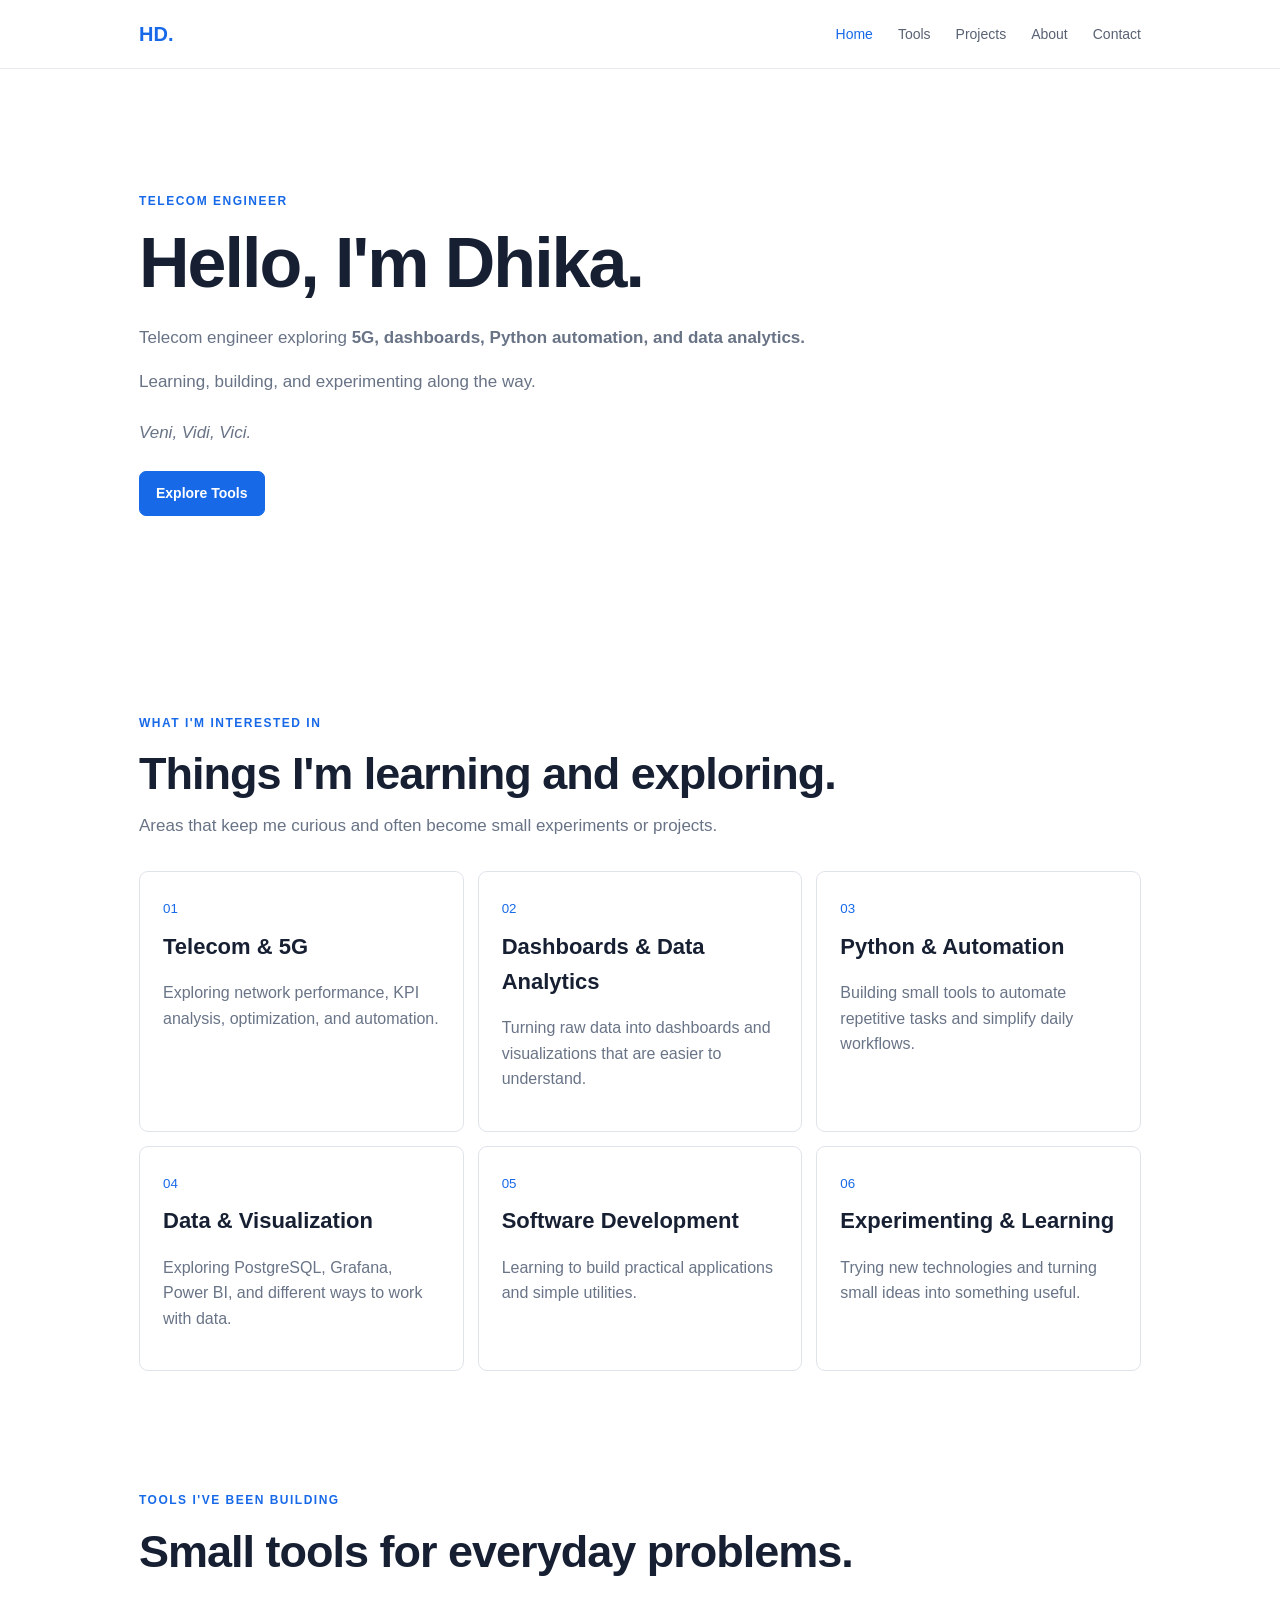
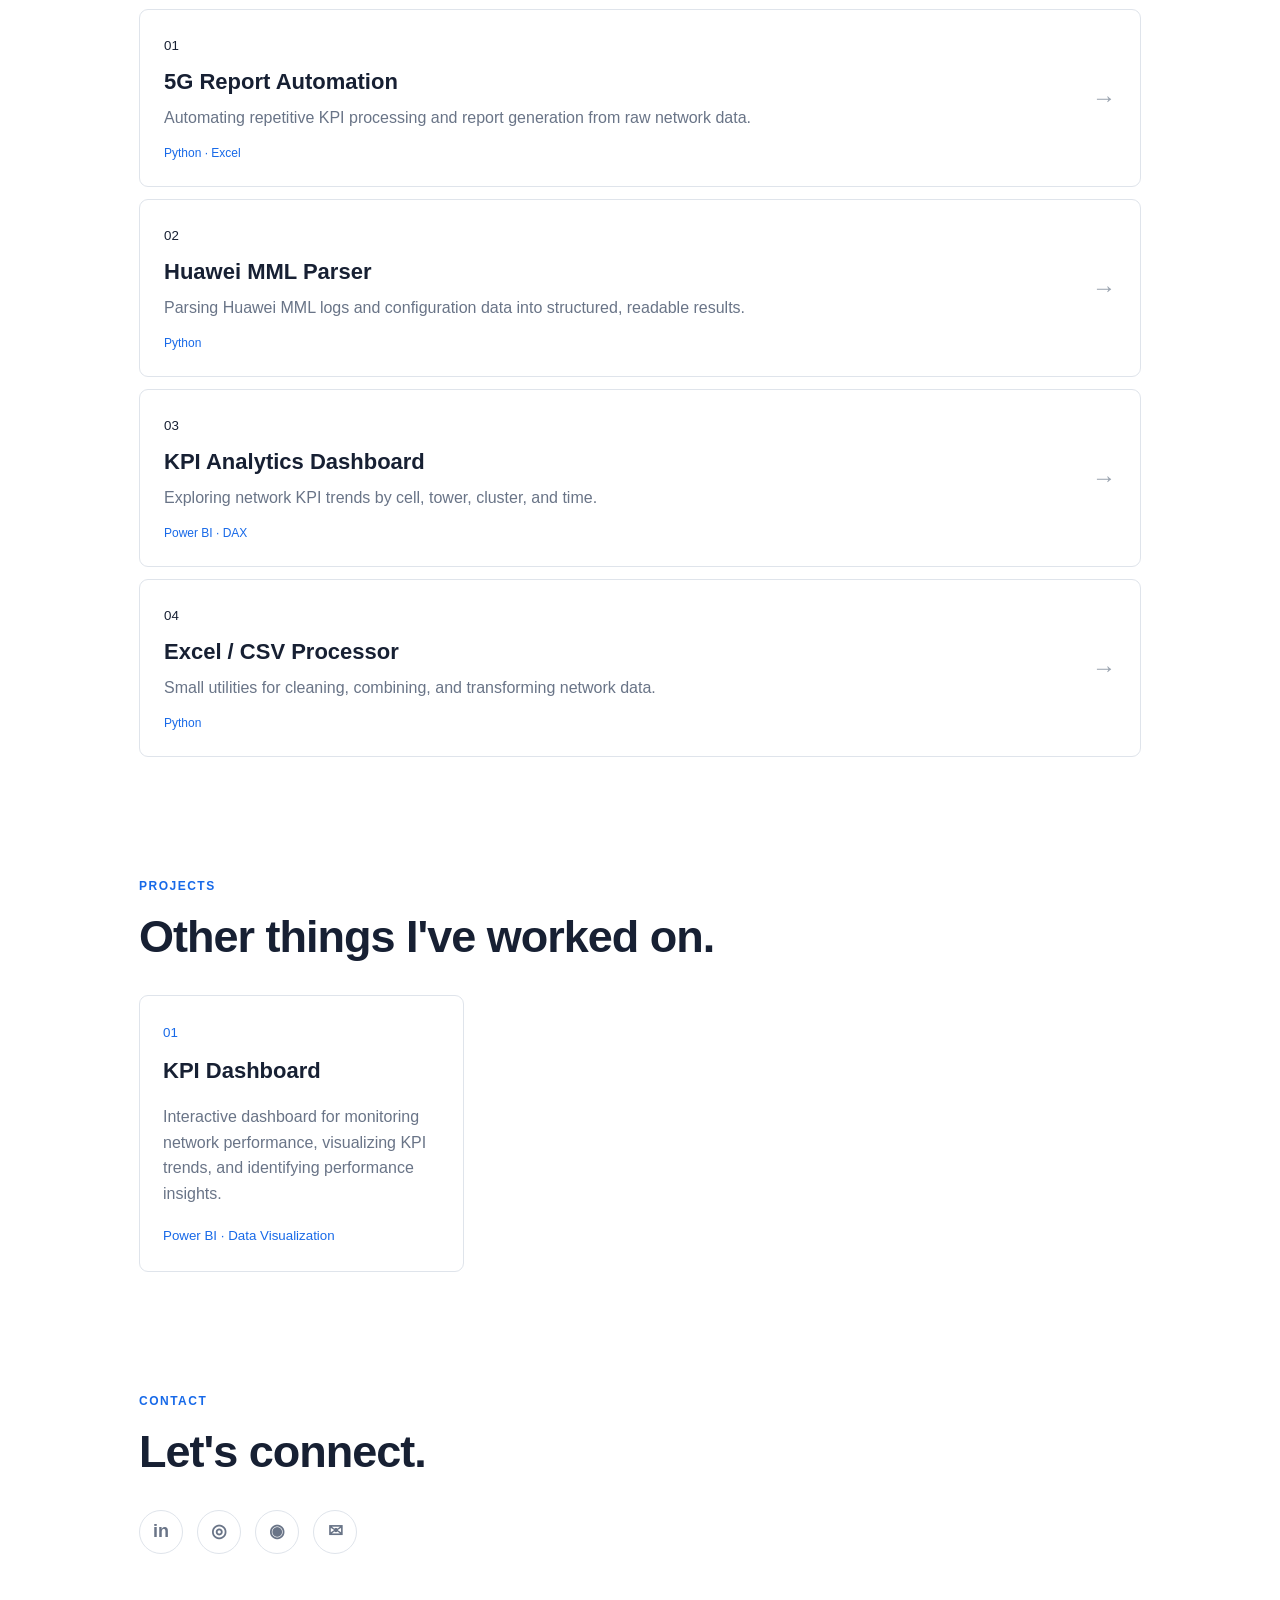
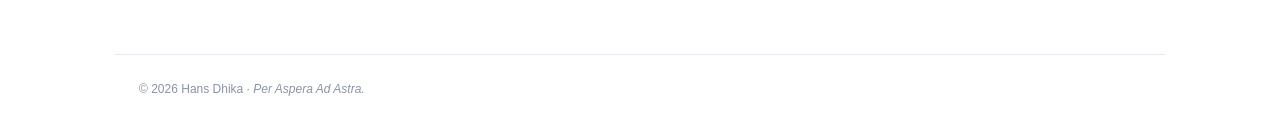
==== index.html @ 9beeb4ab "Update index.html" ====
<!DOCTYPE html>
<html lang="en">
<head>
<meta charset="UTF-8">
<meta name="viewport" content="width=device-width, initial-scale=1.0">
<meta name="description" content="Hans Dhika portfolio">
<title>Portfolio | Hans Dhika</title>
<link rel="stylesheet" href="./style.css">
</head>
<body>
<header><div class="container nav">
<a class="logo" href="./">HD.</a>
<button class="menu" id="menu">☰</button>
<nav id="nav">
<a class="active" href="./">Home</a>
<a href="./tools/">Tools</a>
<a href="./projects/">Projects</a>
<a href="./about/">About</a>
<a href="./contact/">Contact</a>
</nav>
</div></header>

<main>
<section class="hero container">
<div>
<p class="label">TELECOM ENGINEER</p>
<h1>Hello, I'm Dhika.</h1>
<p class="intro">Telecom engineer exploring <strong>5G, dashboards, Python automation, and data analytics.</strong></p>
<p class="muted">Learning, building, and experimenting along the way.</p>
<p class="muted motto">Veni, Vidi, Vici.</p>
<div class="buttons"><a class="button primary" href="./tools/">Explore Tools</a>
</div>
</section>

<section class="container section">
<div class="section-title">
<p class="label">WHAT I'M INTERESTED IN</p>
<h2>Things I'm learning and exploring.</h2>
<p class="muted">Areas that keep me curious and often become small experiments or projects.</p>
</div>
<div class="grid">
<article class="card"><small>01</small><h3>Telecom & 5G</h3><p>Exploring network performance, KPI analysis, optimization, and automation.</p></article>
<article class="card"><small>02</small><h3>Dashboards & Data Analytics</h3><p>Turning raw data into dashboards and visualizations that are easier to understand.</p></article>
<article class="card"><small>03</small><h3>Python & Automation</h3><p>Building small tools to automate repetitive tasks and simplify daily workflows.</p></article>
<article class="card"><small>04</small><h3>Data & Visualization</h3><p>Exploring PostgreSQL, Grafana, Power BI, and different ways to work with data.</p></article>
<article class="card"><small>05</small><h3>Software Development</h3><p>Learning to build practical applications and simple utilities.</p></article>
<article class="card"><small>06</small><h3>Experimenting & Learning</h3><p>Trying new technologies and turning small ideas into something useful.</p></article>
</div>
</section>

<section class="container section">
<div class="section-title">
<p class="label">TOOLS I'VE BEEN BUILDING</p>
<h2>Small tools for everyday problems.</h2>
</div>
<div class="tool-list">
<a class="tool-card" href="./tools/5g-report-automation.html">
<div><small>01</small><h3>5G Report Automation</h3><p>Automating repetitive KPI processing and report generation from raw network data.</p><span>Python · Excel</span></div><b>→</b>
</a>
<a class="tool-card" href="./tools/mml-parser">
<div><small>02</small><h3>Huawei MML Parser</h3><p>Parsing Huawei MML logs and configuration data into structured, readable results.</p><span>Python</span></div><b>→</b>
</a>
<a class="tool-card" href="./tools/kpi-analytics.html">
<div><small>03</small><h3>KPI Analytics Dashboard</h3><p>Exploring network KPI trends by cell, tower, cluster, and time.</p><span>Power BI · DAX</span></div><b>→</b>
</a>
<a class="tool-card" href="./tools/excel-csv-processor.html">
<div><small>04</small><h3>Excel / CSV Processor</h3><p>Small utilities for cleaning, combining, and transforming network data.</p><span>Python</span></div><b>→</b>
</a>
</div>
</section>

<section class="container section">
<div class="section-title">
<p class="label">PROJECTS</p>
<h2>Other things I've worked on.</h2>
</div>
<div class="grid">
<article class="card"><small>01</small><h3>KPI Dashboard</h3><p>Interactive dashboard for monitoring network performance, visualizing KPI trends, and identifying performance insights.</p><small>Power BI · Data Visualization</small></article>
</div>
</section>

<section class="container section contact">
<div class="section-title"><p class="label">CONTACT</p><h2>Let's connect.</h2></div>
<div class="icon-links">
<a class="social linkedin" href="https://www.linkedin.com/" target="_blank" rel="noopener" aria-label="LinkedIn" title="LinkedIn">in</a>
<a class="social instagram" href="https://www.instagram.com/" target="_blank" rel="noopener" aria-label="Instagram" title="Instagram">◎</a>
<a class="social whatsapp" href="https://wa.me/" target="_blank" rel="noopener" aria-label="WhatsApp" title="WhatsApp">◉</a>
<a class="social email" href="mailto:your@email.com" aria-label="Email" title="Email">✉</a>
</div>
</section>
</main>

<footer>© <span id="year"></span> Hans Dhika · <em>Per Aspera Ad Astra.</em></footer>
<script src="./script.js"></script>
</body>
</html>
---- style.css ----
*{box-sizing:border-box}html{scroll-behavior:smooth}body{margin:0;font-family:Inter,Arial,sans-serif;color:#172033;background:#fff;line-height:1.6}a{text-decoration:none;color:inherit}.container{max-width:1050px;margin:auto;padding-left:24px;padding-right:24px}header{position:sticky;top:0;background:rgba(255,255,255,.96);border-bottom:1px solid #e7eaf0;z-index:10}.nav{height:68px;display:flex;align-items:center;justify-content:space-between}.logo{font-weight:800;font-size:20px;color:#1769e8}.nav nav{display:flex;gap:25px}.nav nav a{font-size:14px;color:#596273}.nav nav a:hover,.nav nav a.active{color:#1769e8}.menu{display:none;border:0;background:none;font-size:24px}.hero{min-height:570px;display:flex;align-items:center}.hero>div{max-width:760px}.label{font-size:12px;letter-spacing:1.5px;font-weight:750;color:#1769e8;margin:0 0 15px}h1{font-size:clamp(42px,6vw,70px);line-height:1.08;letter-spacing:-2.5px;margin:0 0 22px}h2{font-size:clamp(30px,4vw,45px);line-height:1.15;margin:0 0 12px;letter-spacing:-1px}h3{margin:8px 0;font-size:22px}.intro,.muted{color:#687386;font-size:17px;max-width:700px}.buttons{display:flex;gap:10px;margin-top:28px}.button{display:inline-block;border:1px solid #d7dce5;background:#fff;border-radius:7px;padding:10px 16px;font-size:14px;font-weight:700;cursor:pointer}.button:hover{border-color:#1769e8}.primary{background:#1769e8;color:#fff;border-color:#1769e8}.section{padding-top:75px;padding-bottom:45px}.section-title{margin-bottom:32px}.grid{display:grid;grid-template-columns:repeat(3,1fr);gap:14px}.card{border:1px solid #dfe4eb;border-radius:9px;padding:23px;min-height:180px}.card:hover{border-color:#b7c0cd}.card p{color:#697487}.card small{color:#1769e8}.tool-box{border:1px solid #dfe4eb;border-radius:10px;overflow:hidden}.tool-tabs{display:flex;border-bottom:1px solid #dfe4eb}.tool-tabs a{padding:15px 19px;color:#596273;font-weight:650}.tool-tabs a.active,.tool-tabs a:hover{color:#1769e8}.tool-panel{padding:30px}.upload{display:block;border:1px dashed #b9c2d0;border-radius:8px;padding:18px;margin:22px 0;cursor:pointer}.upload input{display:none}.tool-actions{display:flex;gap:8px}.status{min-height:24px;margin:12px 0;color:#697487;font-size:13px}.result-wrap{overflow:auto;border:1px solid #e0e4ea;border-radius:7px;margin-top:10px}table{width:100%;border-collapse:collapse;min-width:700px;font-size:13px}th,td{padding:10px 12px;border-bottom:1px solid #e8ebf0;text-align:left;white-space:nowrap}th{background:#f7f8fa}.empty{text-align:center;color:#8a94a3;padding:25px}.download:disabled{opacity:.45;cursor:not-allowed}.contact{padding-bottom:100px}.contact-links{display:flex;gap:25px;flex-wrap:wrap;margin-top:25px}.contact-links a{color:#1769e8;font-weight:700}footer{border-top:1px solid #e7eaf0;padding:25px 24px 35px;color:#8a94a3;font-size:12px;max-width:1050px;margin:auto}
@media(max-width:700px){.container{padding-left:18px;padding-right:18px}.nav nav{display:none;position:absolute;top:68px;left:0;right:0;background:#fff;border-bottom:1px solid #e7eaf0;padding:15px 24px;flex-direction:column;gap:12px}.nav nav.open{display:flex}.menu{display:block}.hero{min-height:500px}.grid{grid-template-columns:1fr}.section{padding-top:60px}.tool-tabs{overflow:auto}.tool-tabs a{white-space:nowrap}.contact-links{gap:18px}}

.tool-list{display:flex;flex-direction:column;gap:12px}.tool-card{border:1px solid #dfe4eb;border-radius:9px;padding:22px 24px;display:flex;align-items:center;justify-content:space-between;gap:20px}.tool-card:hover{border-color:#1769e8}.tool-card h3{margin:6px 0}.tool-card p{margin:0 0 8px;color:#697487}.tool-card span{font-size:12px;color:#1769e8}.tool-card b{font-size:24px;font-weight:400;color:#9aa3af}.tool-card:hover b{color:#1769e8}.motto{font-style:italic;margin-top:24px;margin-bottom:0}.motto-sub{font-size:14px;margin-top:-5px}.icon-links{display:flex;gap:14px;margin-top:22px}.social{width:44px;height:44px;border:1px solid #dfe4eb;border-radius:50%;display:flex;align-items:center;justify-content:center;font-weight:800;font-size:18px;color:#697487;transition:.18s}.social:hover{transform:translateY(-2px);color:#fff}.social.linkedin:hover{background:#0a66c2;border-color:#0a66c2}.social.instagram:hover{background:#c13584;border-color:#c13584}.social.whatsapp:hover{background:#25d366;border-color:#25d366}.social.email:hover{background:#1769e8;border-color:#1769e8}

.hero h1{letter-spacing:-2px}.hero strong{font-weight:700}.hero .buttons{margin-top:25px}.section-title .muted{margin-top:6px}
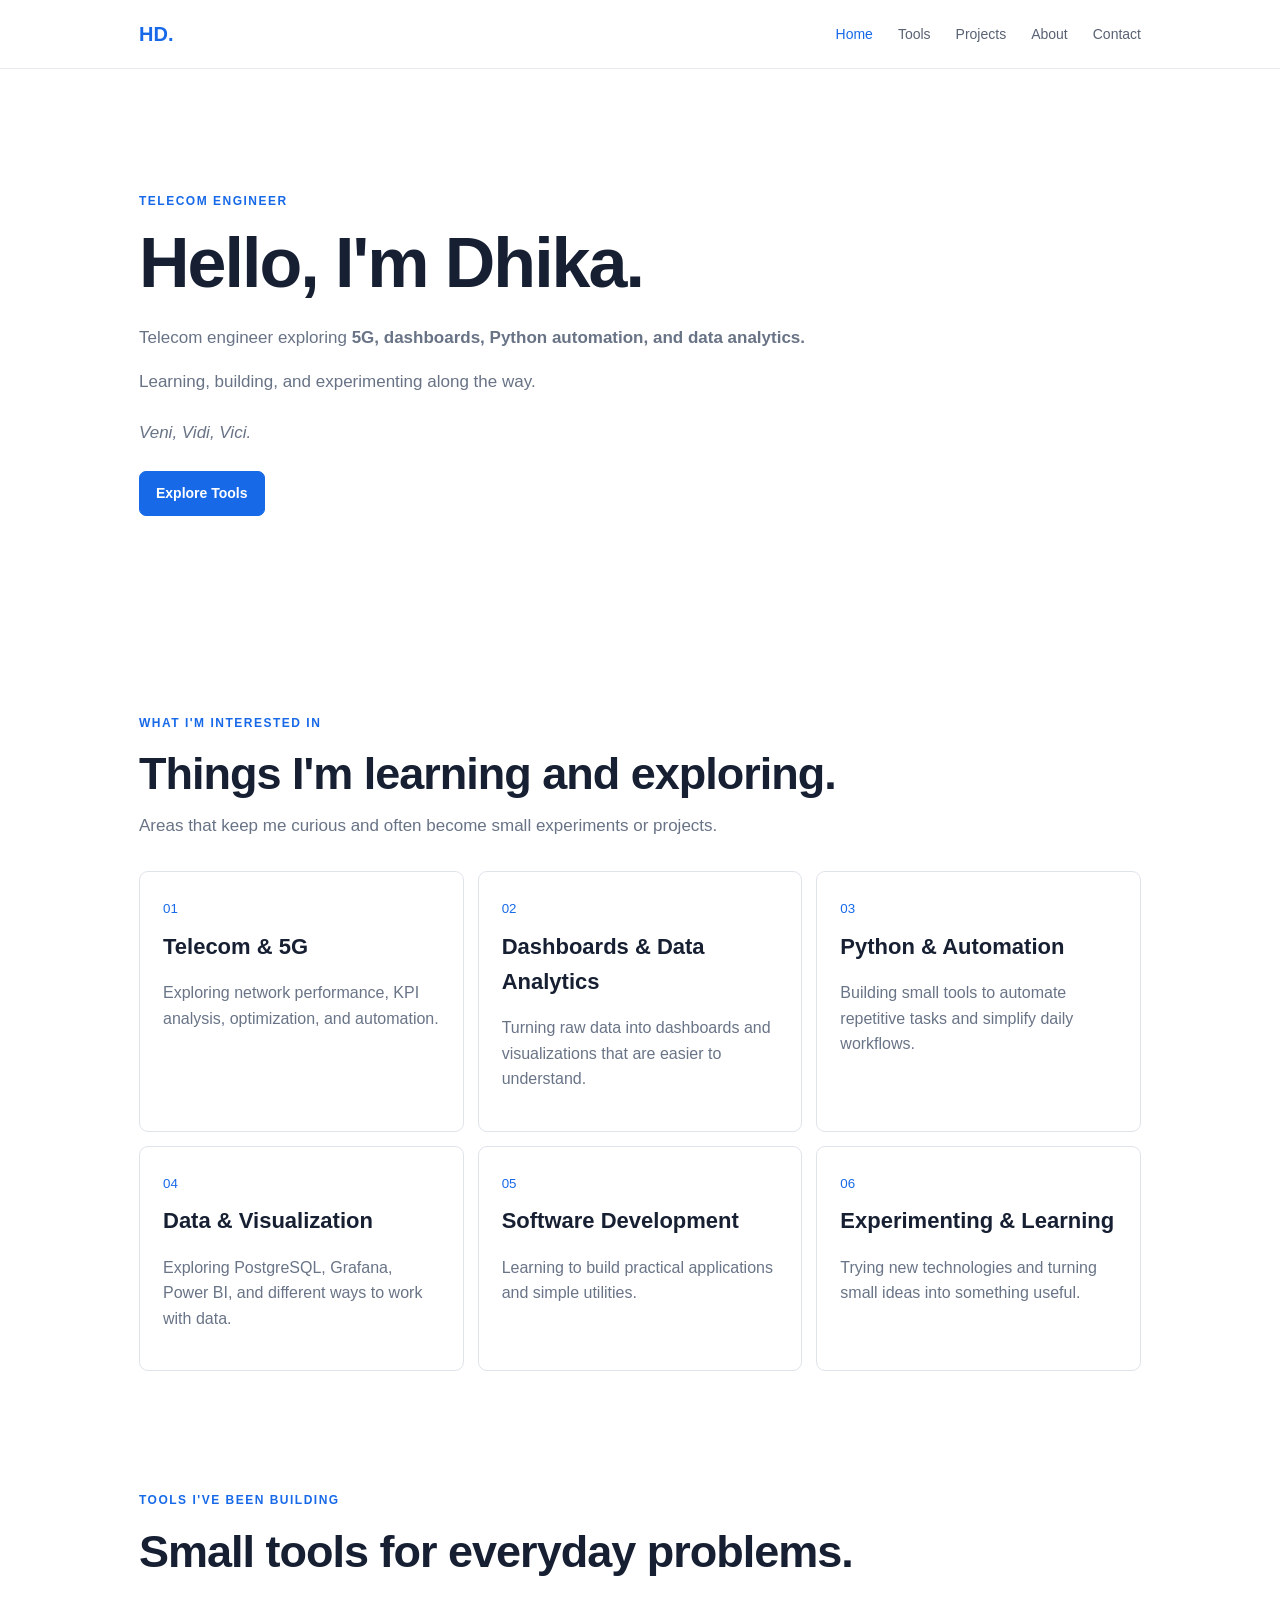
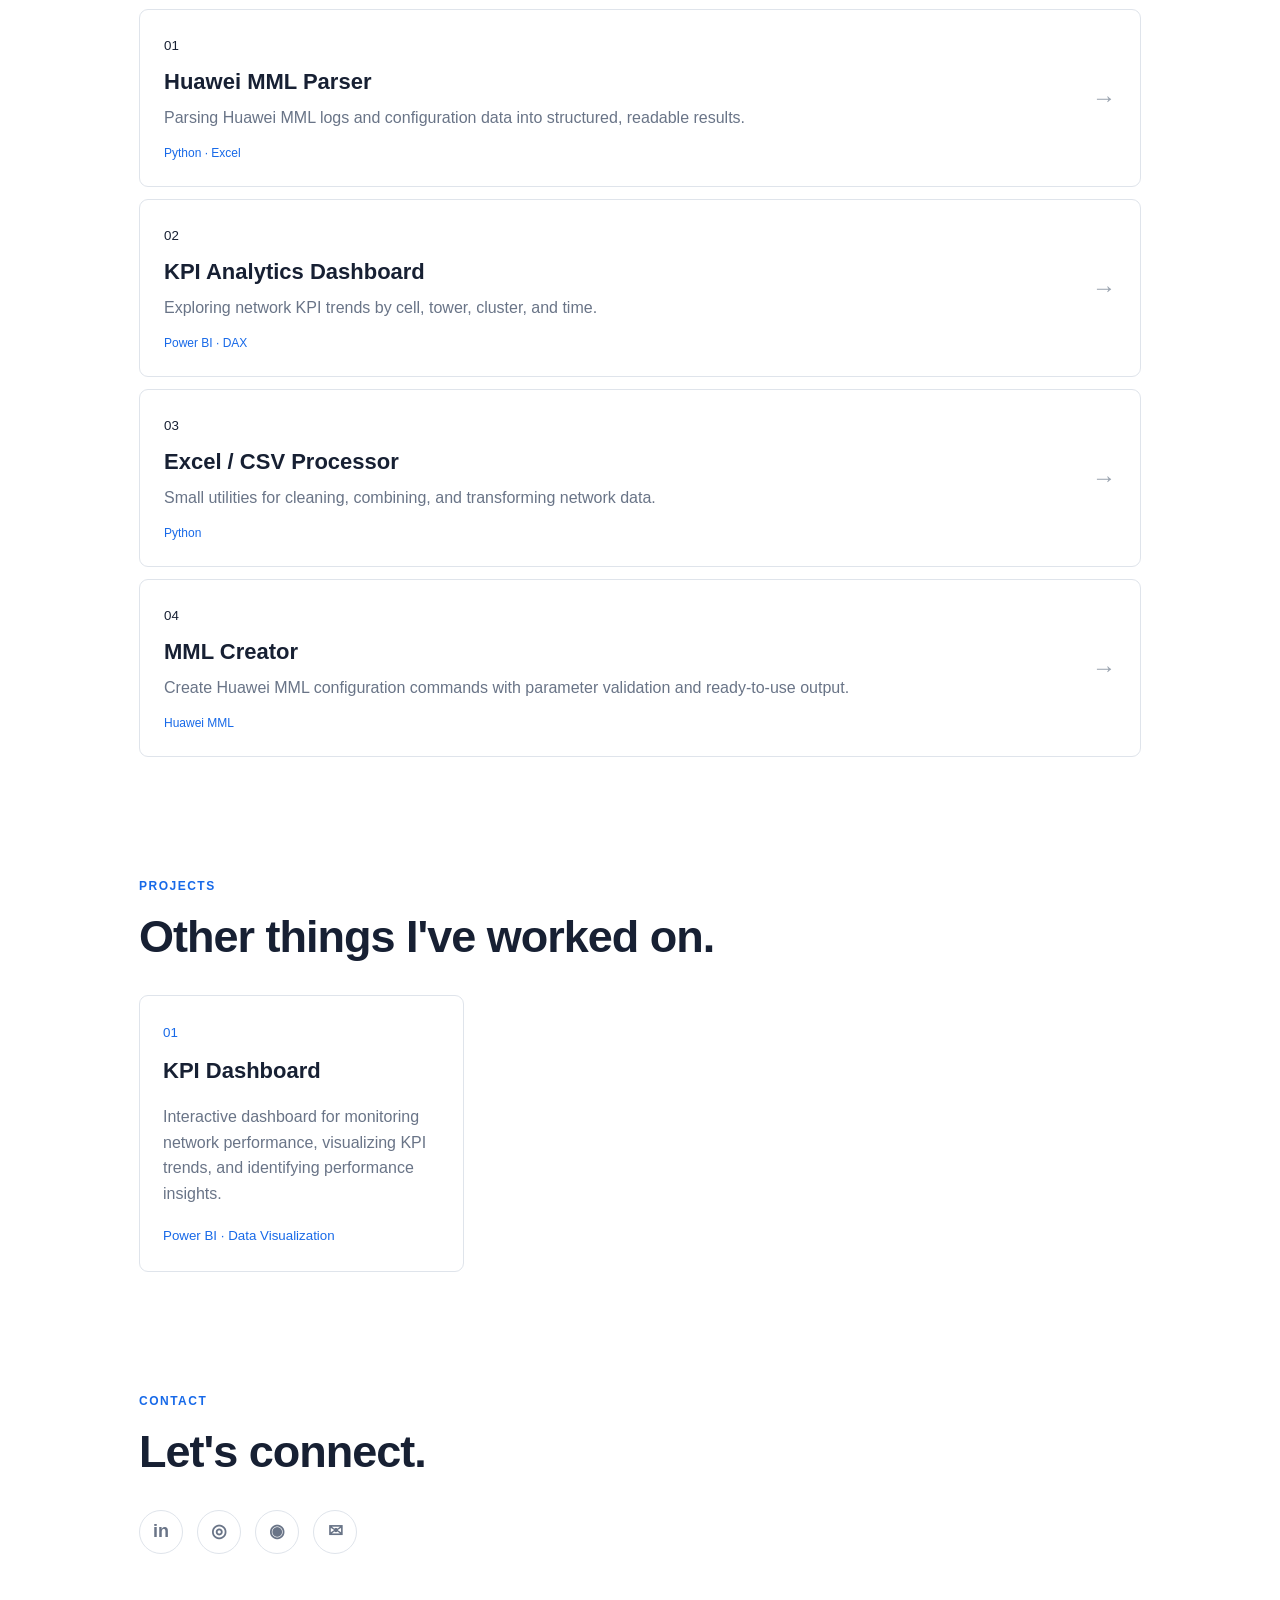
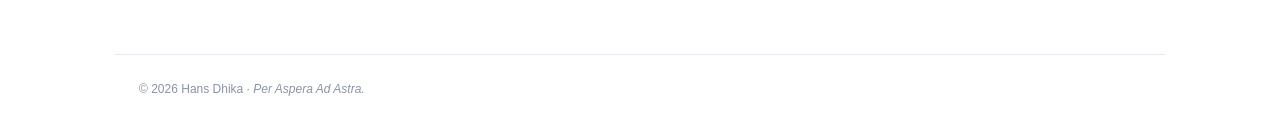
==== commit 414d1eed: "Update index.html" ====
--- a/index.html
+++ b/index.html
@@ -55,16 +55,16 @@
 </div>
 <div class="tool-list">
 <a class="tool-card" href="./tools/5g-report-automation.html">
-<div><small>01</small><h3>5G Report Automation</h3><p>Automating repetitive KPI processing and report generation from raw network data.</p><span>Python · Excel</span></div><b>→</b>
-</a>
-<a class="tool-card" href="./tools/mml-parser">
-<div><small>02</small><h3>Huawei MML Parser</h3><p>Parsing Huawei MML logs and configuration data into structured, readable results.</p><span>Python</span></div><b>→</b>
+<div><small>01</small><h3>Huawei MML Parser</h3><p>Parsing Huawei MML logs and configuration data into structured, readable results.</p><span>Python · Excel</span></div><b>→</b>
 </a>
 <a class="tool-card" href="./tools/kpi-analytics.html">
-<div><small>03</small><h3>KPI Analytics Dashboard</h3><p>Exploring network KPI trends by cell, tower, cluster, and time.</p><span>Power BI · DAX</span></div><b>→</b>
+<div><small>02</small><h3>KPI Analytics Dashboard</h3><p>Exploring network KPI trends by cell, tower, cluster, and time.</p><span>Power BI · DAX</span></div><b>→</b>
 </a>
 <a class="tool-card" href="./tools/excel-csv-processor.html">
-<div><small>04</small><h3>Excel / CSV Processor</h3><p>Small utilities for cleaning, combining, and transforming network data.</p><span>Python</span></div><b>→</b>
+<div><small>03</small><h3>Excel / CSV Processor</h3><p>Small utilities for cleaning, combining, and transforming network data.</p><span>Python</span></div><b>→</b>
+</a>
+<a class="tool-card" href="./mml-creator/">
+<div><small>04</small><h3>MML Creator</h3><p>Create Huawei MML configuration commands with parameter validation and ready-to-use output.</p><span>Huawei MML</span></div><b>→</b>
 </a>
 </div>
 </section>
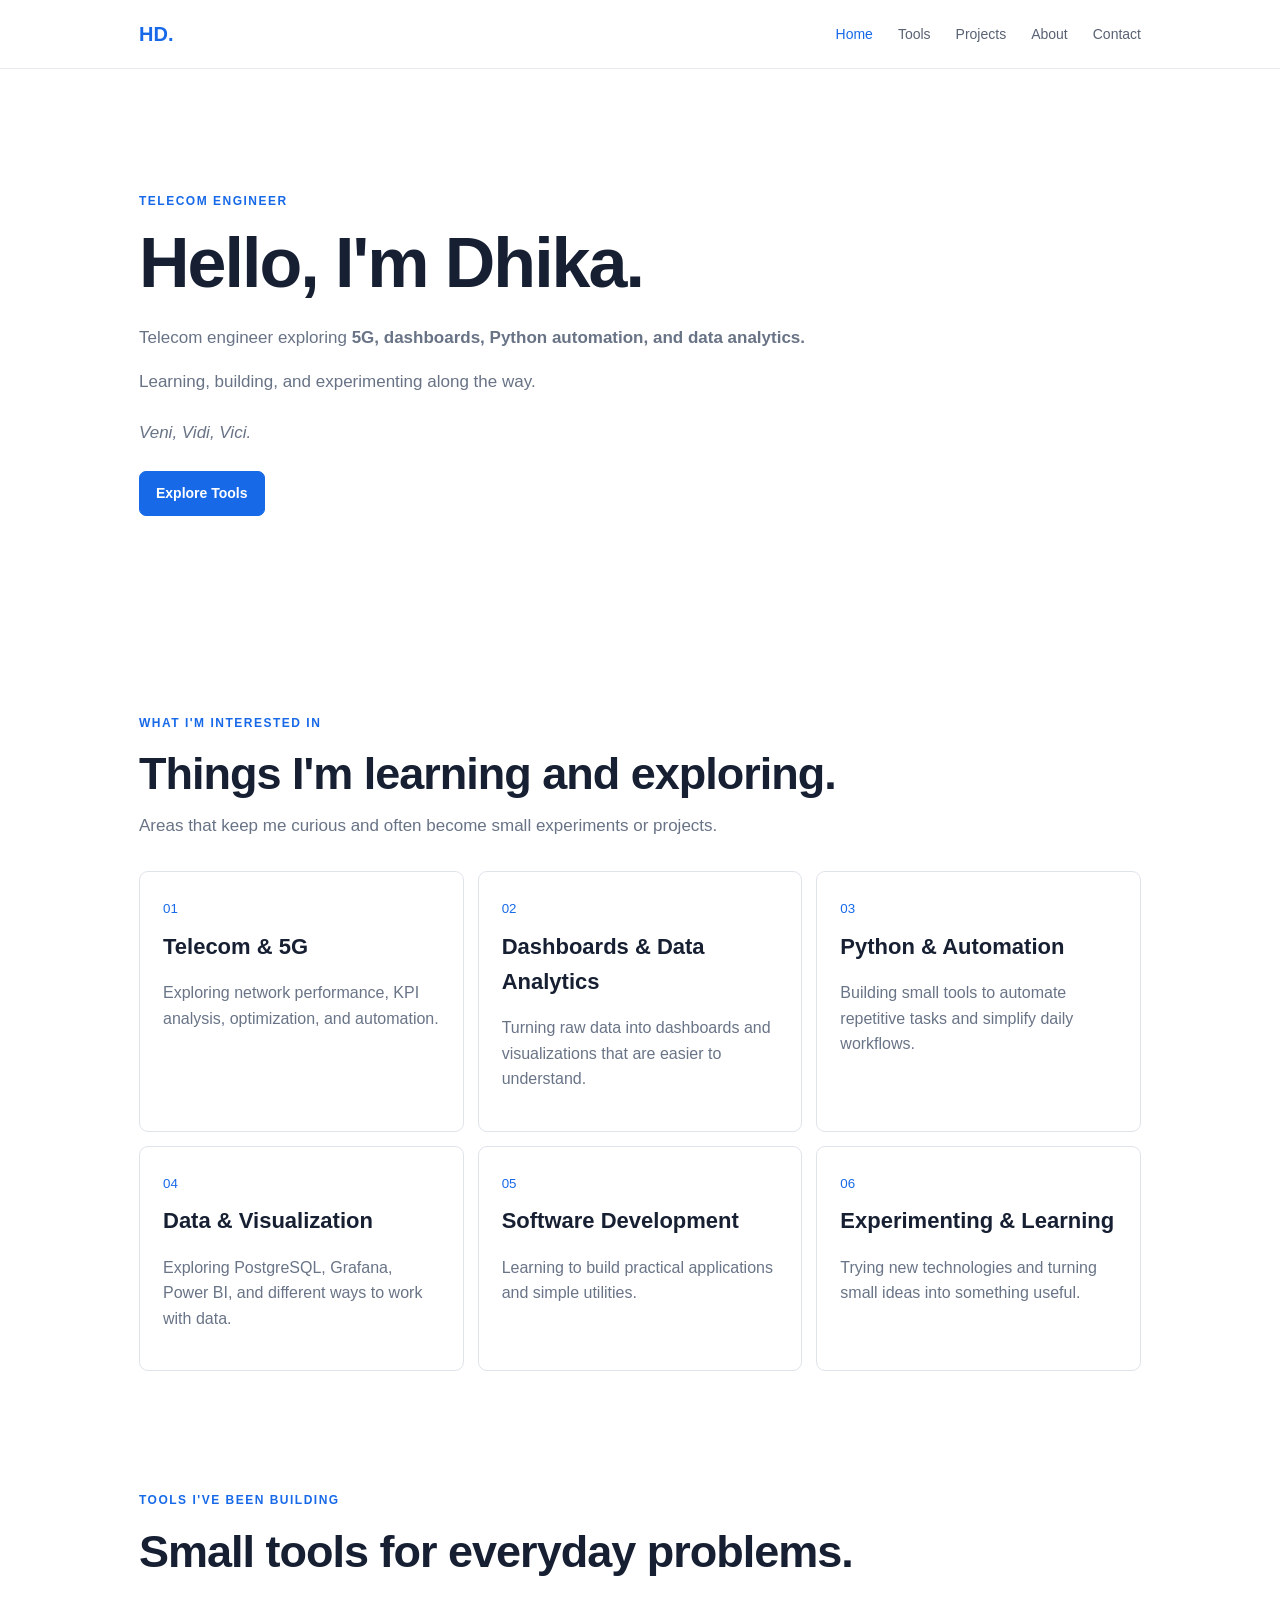
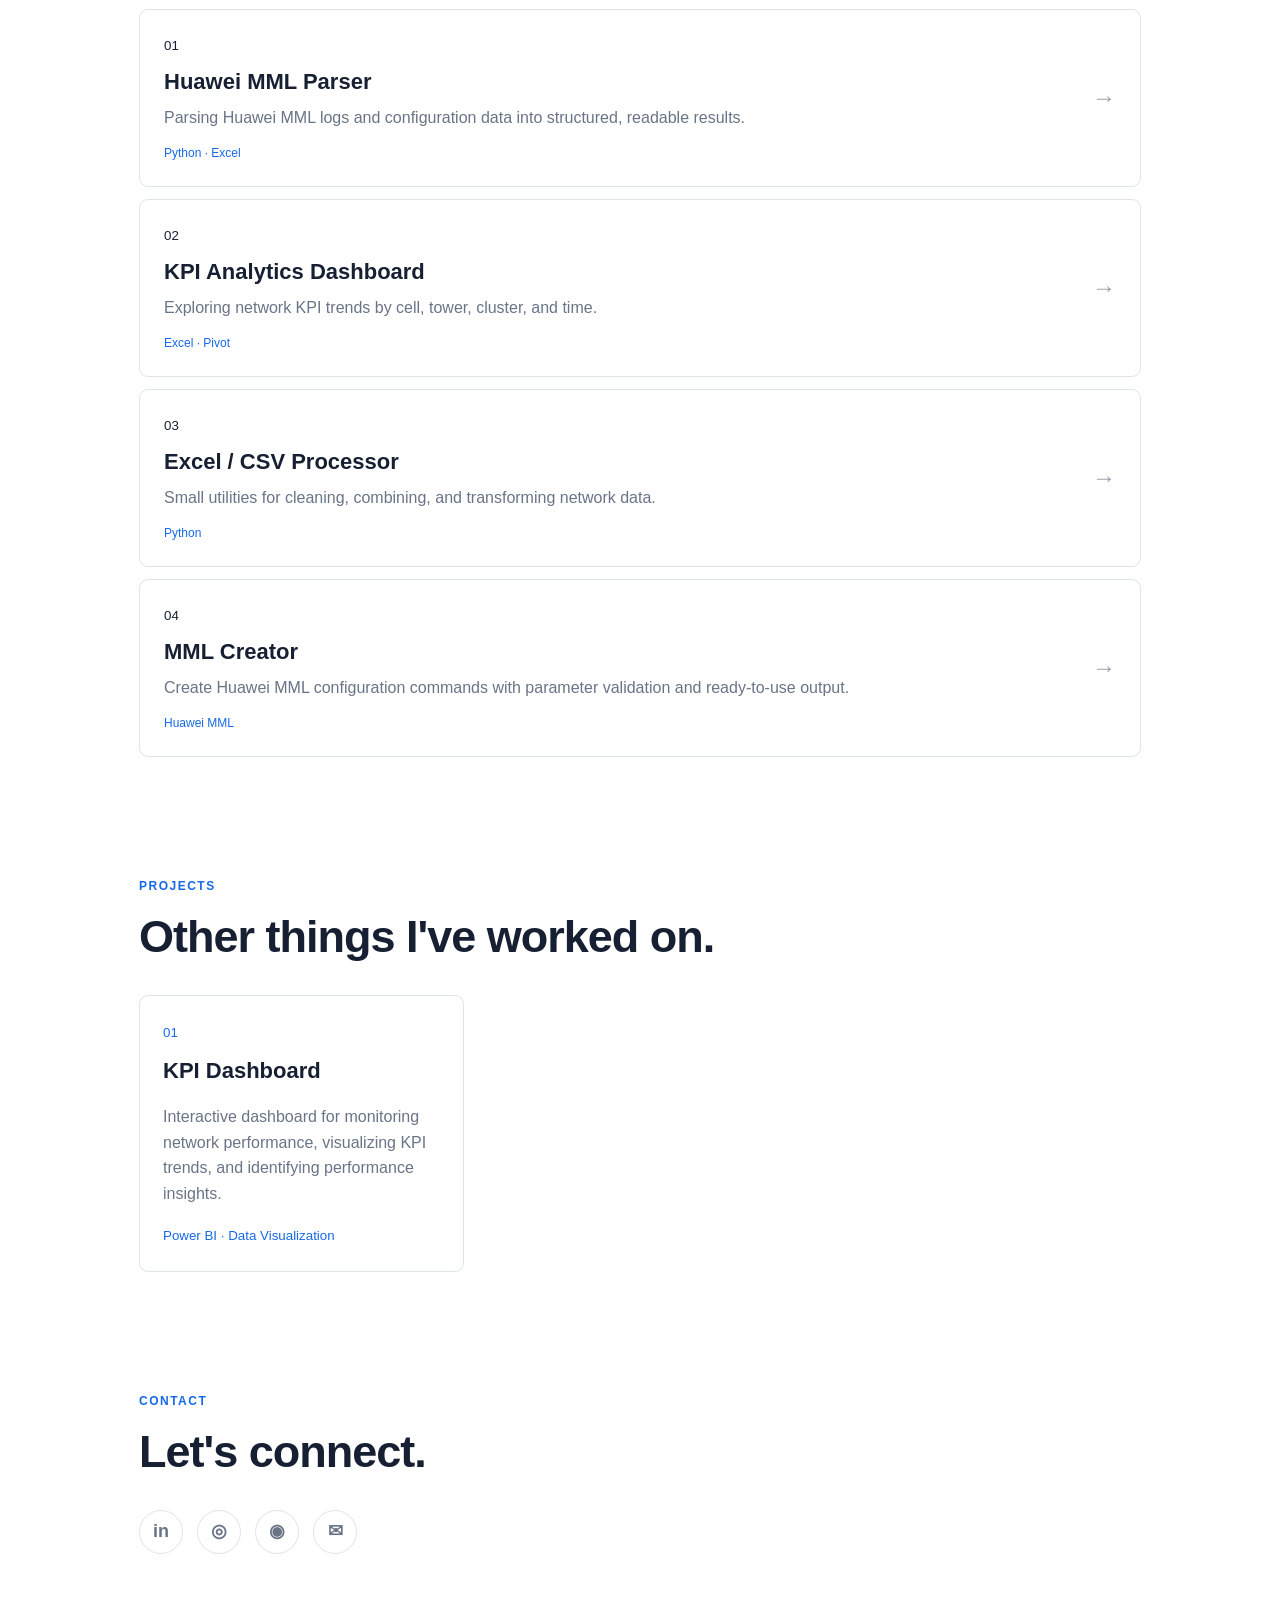
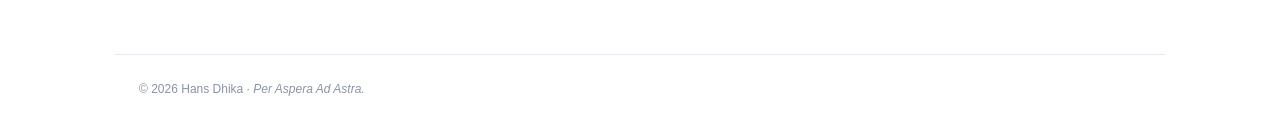
==== commit 4718cce8: "Update index.html" ====
--- a/index.html
+++ b/index.html
@@ -57,8 +57,8 @@
 <a class="tool-card" href="./tools/5g-report-automation.html">
 <div><small>01</small><h3>Huawei MML Parser</h3><p>Parsing Huawei MML logs and configuration data into structured, readable results.</p><span>Python · Excel</span></div><b>→</b>
 </a>
-<a class="tool-card" href="./tools/kpi-analytics.html">
-<div><small>02</small><h3>KPI Analytics Dashboard</h3><p>Exploring network KPI trends by cell, tower, cluster, and time.</p><span>Power BI · DAX</span></div><b>→</b>
+<a class="tool-card" href="./tools/kpi-monitoring">
+<div><small>02</small><h3>KPI Analytics Dashboard</h3><p>Exploring network KPI trends by cell, tower, cluster, and time.</p><span>Excel · Pivot</span></div><b>→</b>
 </a>
 <a class="tool-card" href="./tools/excel-csv-processor.html">
 <div><small>03</small><h3>Excel / CSV Processor</h3><p>Small utilities for cleaning, combining, and transforming network data.</p><span>Python</span></div><b>→</b>
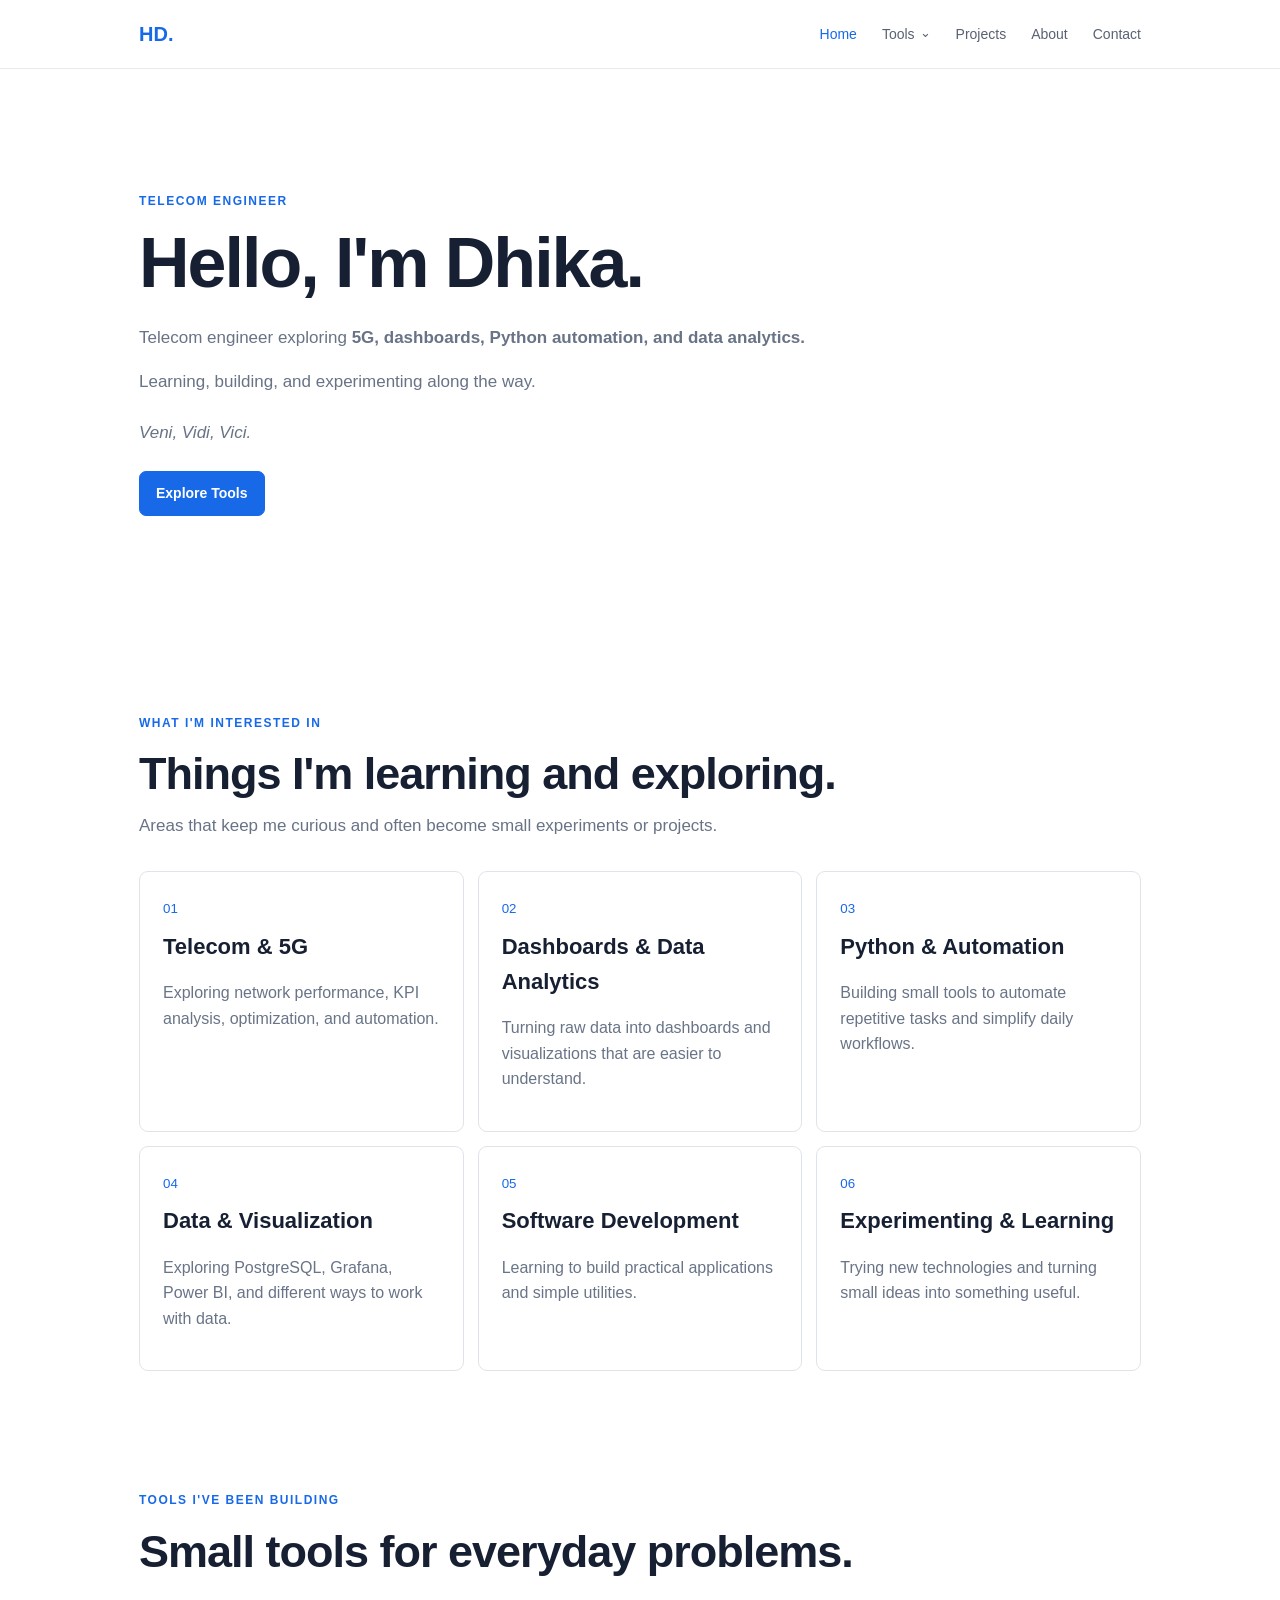
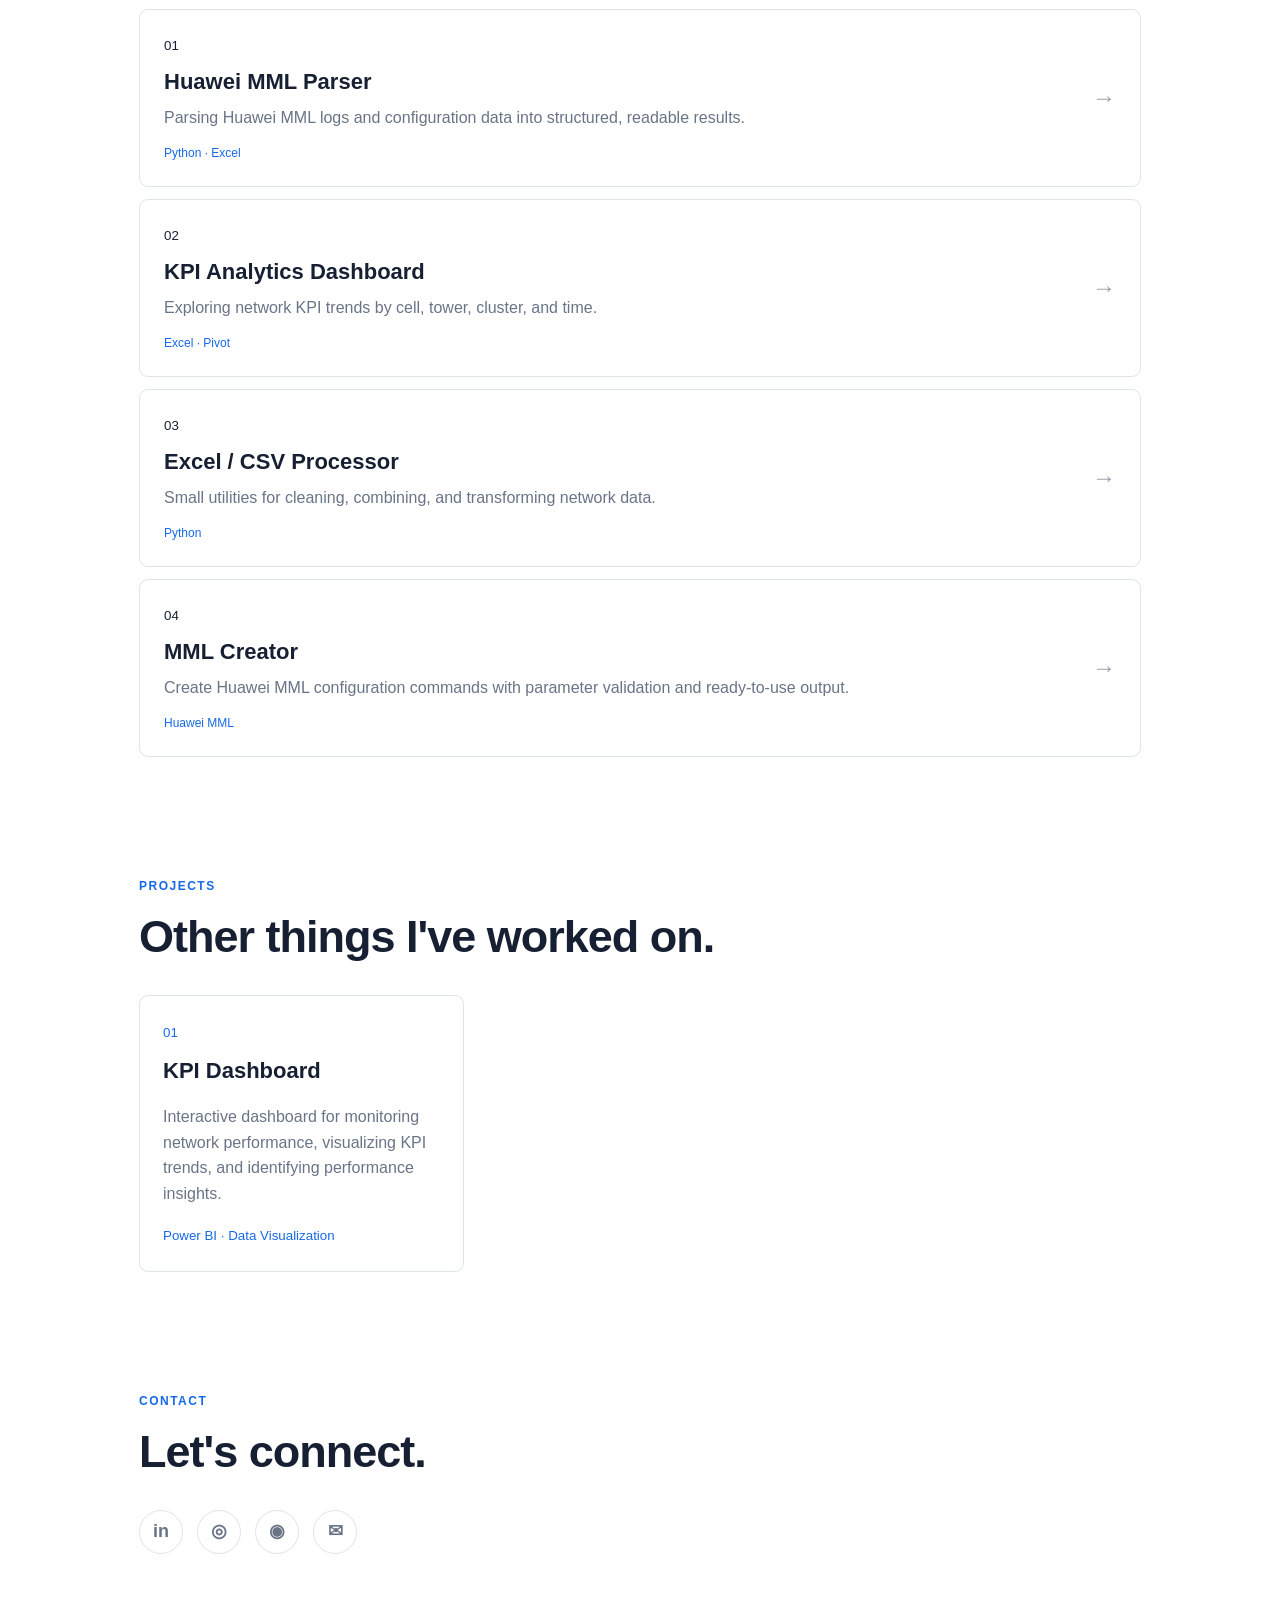
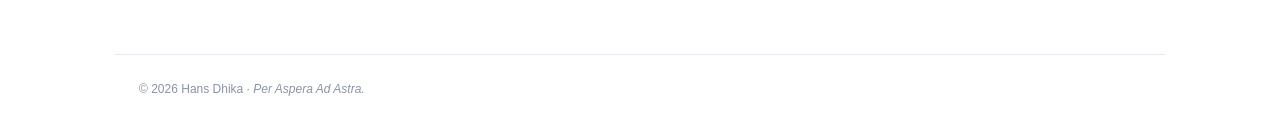
==== commit 9981ed51: "Add files via upload" ====
--- a/index.html
+++ b/index.html
@@ -1,96 +1,314 @@
 <!DOCTYPE html>
 <html lang="en">
-<head>
-<meta charset="UTF-8">
-<meta name="viewport" content="width=device-width, initial-scale=1.0">
-<meta name="description" content="Hans Dhika portfolio">
-<title>Portfolio | Hans Dhika</title>
-<link rel="stylesheet" href="./style.css">
-</head>
-<body>
-<header><div class="container nav">
-<a class="logo" href="./">HD.</a>
-<button class="menu" id="menu">☰</button>
-<nav id="nav">
-<a class="active" href="./">Home</a>
-<a href="./tools/">Tools</a>
-<a href="./projects/">Projects</a>
-<a href="./about/">About</a>
-<a href="./contact/">Contact</a>
-</nav>
-</div></header>
+ <head>
+  <meta charset="utf-8"/>
+  <meta content="width=device-width, initial-scale=1.0" name="viewport"/>
+  <meta content="Hans Dhika portfolio" name="description"/>
+  <title>
+   Portfolio | Hans Dhika
+  </title>
+  <link href="./style.css" rel="stylesheet"/>
+ </head>
+ <body>
+  <header>
+   <div class="container nav">
+    <a class="logo" href="./">
+     HD.
+    </a>
+    <button aria-label="Open navigation" class="menu" id="menu">
+     ☰
+    </button>
+    <nav aria-label="Main navigation" id="nav">
+     <a class="active" href="./">
+      Home
+     </a>
+     
+<div class="nav-tools">
+  <button class="nav-tools-toggle" type="button" aria-expanded="false" aria-haspopup="true">
+    Tools <span class="nav-chevron">⌄</span>
+  </button>
+  <div class="nav-tools-menu" role="menu">
+    <a href="/tools/" role="menuitem">All Tools</a>
+    <a href="/tools/kpi-monitoring/" role="menuitem">KPI Monitoring</a>
+    <a href="/tools/kpi-analytics.html" role="menuitem">KPI Analytics</a>
+    <a href="/tools/5g-report-automation.html" role="menuitem">5G Report Automation</a>
+    <a href="/tools/excel-csv-processor.html" role="menuitem">Excel / CSV Processor</a>
+    <a href="/tools/mml-parser/" role="menuitem">MML Parser</a>
+    <a href="/tools/mml-creator/" role="menuitem">MML Creator</a>
+    <a href="/tools/5G-Tilting-Simulator/" role="menuitem">5G Tilting Simulator</a>
+  </div>
+</div>
 
-<main>
-<section class="hero container">
-<div>
-<p class="label">TELECOM ENGINEER</p>
-<h1>Hello, I'm Dhika.</h1>
-<p class="intro">Telecom engineer exploring <strong>5G, dashboards, Python automation, and data analytics.</strong></p>
-<p class="muted">Learning, building, and experimenting along the way.</p>
-<p class="muted motto">Veni, Vidi, Vici.</p>
-<div class="buttons"><a class="button primary" href="./tools/">Explore Tools</a>
-</div>
-</section>
-
-<section class="container section">
-<div class="section-title">
-<p class="label">WHAT I'M INTERESTED IN</p>
-<h2>Things I'm learning and exploring.</h2>
-<p class="muted">Areas that keep me curious and often become small experiments or projects.</p>
-</div>
-<div class="grid">
-<article class="card"><small>01</small><h3>Telecom & 5G</h3><p>Exploring network performance, KPI analysis, optimization, and automation.</p></article>
-<article class="card"><small>02</small><h3>Dashboards & Data Analytics</h3><p>Turning raw data into dashboards and visualizations that are easier to understand.</p></article>
-<article class="card"><small>03</small><h3>Python & Automation</h3><p>Building small tools to automate repetitive tasks and simplify daily workflows.</p></article>
-<article class="card"><small>04</small><h3>Data & Visualization</h3><p>Exploring PostgreSQL, Grafana, Power BI, and different ways to work with data.</p></article>
-<article class="card"><small>05</small><h3>Software Development</h3><p>Learning to build practical applications and simple utilities.</p></article>
-<article class="card"><small>06</small><h3>Experimenting & Learning</h3><p>Trying new technologies and turning small ideas into something useful.</p></article>
-</div>
-</section>
-
-<section class="container section">
-<div class="section-title">
-<p class="label">TOOLS I'VE BEEN BUILDING</p>
-<h2>Small tools for everyday problems.</h2>
-</div>
-<div class="tool-list">
-<a class="tool-card" href="./tools/5g-report-automation.html">
-<div><small>01</small><h3>Huawei MML Parser</h3><p>Parsing Huawei MML logs and configuration data into structured, readable results.</p><span>Python · Excel</span></div><b>→</b>
-</a>
-<a class="tool-card" href="./tools/kpi-monitoring">
-<div><small>02</small><h3>KPI Analytics Dashboard</h3><p>Exploring network KPI trends by cell, tower, cluster, and time.</p><span>Excel · Pivot</span></div><b>→</b>
-</a>
-<a class="tool-card" href="./tools/excel-csv-processor.html">
-<div><small>03</small><h3>Excel / CSV Processor</h3><p>Small utilities for cleaning, combining, and transforming network data.</p><span>Python</span></div><b>→</b>
-</a>
-<a class="tool-card" href="./mml-creator/">
-<div><small>04</small><h3>MML Creator</h3><p>Create Huawei MML configuration commands with parameter validation and ready-to-use output.</p><span>Huawei MML</span></div><b>→</b>
-</a>
-</div>
-</section>
-
-<section class="container section">
-<div class="section-title">
-<p class="label">PROJECTS</p>
-<h2>Other things I've worked on.</h2>
-</div>
-<div class="grid">
-<article class="card"><small>01</small><h3>KPI Dashboard</h3><p>Interactive dashboard for monitoring network performance, visualizing KPI trends, and identifying performance insights.</p><small>Power BI · Data Visualization</small></article>
-</div>
-</section>
-
-<section class="container section contact">
-<div class="section-title"><p class="label">CONTACT</p><h2>Let's connect.</h2></div>
-<div class="icon-links">
-<a class="social linkedin" href="https://www.linkedin.com/" target="_blank" rel="noopener" aria-label="LinkedIn" title="LinkedIn">in</a>
-<a class="social instagram" href="https://www.instagram.com/" target="_blank" rel="noopener" aria-label="Instagram" title="Instagram">◎</a>
-<a class="social whatsapp" href="https://wa.me/" target="_blank" rel="noopener" aria-label="WhatsApp" title="WhatsApp">◉</a>
-<a class="social email" href="mailto:your@email.com" aria-label="Email" title="Email">✉</a>
-</div>
-</section>
-</main>
-
-<footer>© <span id="year"></span> Hans Dhika · <em>Per Aspera Ad Astra.</em></footer>
-<script src="./script.js"></script>
-</body>
+     <a class="" href="projects/">
+      Projects
+     </a>
+     <a class="" href="about/">
+      About
+     </a>
+     <a class="" href="contact/">
+      Contact
+     </a>
+    </nav>
+   </div>
+  </header>
+  <main>
+   <section class="hero container">
+    <div>
+     <p class="label">
+      TELECOM ENGINEER
+     </p>
+     <h1>
+      Hello, I'm Dhika.
+     </h1>
+     <p class="intro">
+      Telecom engineer exploring
+      <strong>
+       5G, dashboards, Python automation, and data analytics.
+      </strong>
+     </p>
+     <p class="muted">
+      Learning, building, and experimenting along the way.
+     </p>
+     <p class="muted motto">
+      Veni, Vidi, Vici.
+     </p>
+     <div class="buttons">
+      <a class="button primary" href="./tools/">
+       Explore Tools
+      </a>
+     </div>
+    </div>
+   </section>
+   <section class="container section">
+    <div class="section-title">
+     <p class="label">
+      WHAT I'M INTERESTED IN
+     </p>
+     <h2>
+      Things I'm learning and exploring.
+     </h2>
+     <p class="muted">
+      Areas that keep me curious and often become small experiments or projects.
+     </p>
+    </div>
+    <div class="grid">
+     <article class="card">
+      <small>
+       01
+      </small>
+      <h3>
+       Telecom &amp; 5G
+      </h3>
+      <p>
+       Exploring network performance, KPI analysis, optimization, and automation.
+      </p>
+     </article>
+     <article class="card">
+      <small>
+       02
+      </small>
+      <h3>
+       Dashboards &amp; Data Analytics
+      </h3>
+      <p>
+       Turning raw data into dashboards and visualizations that are easier to understand.
+      </p>
+     </article>
+     <article class="card">
+      <small>
+       03
+      </small>
+      <h3>
+       Python &amp; Automation
+      </h3>
+      <p>
+       Building small tools to automate repetitive tasks and simplify daily workflows.
+      </p>
+     </article>
+     <article class="card">
+      <small>
+       04
+      </small>
+      <h3>
+       Data &amp; Visualization
+      </h3>
+      <p>
+       Exploring PostgreSQL, Grafana, Power BI, and different ways to work with data.
+      </p>
+     </article>
+     <article class="card">
+      <small>
+       05
+      </small>
+      <h3>
+       Software Development
+      </h3>
+      <p>
+       Learning to build practical applications and simple utilities.
+      </p>
+     </article>
+     <article class="card">
+      <small>
+       06
+      </small>
+      <h3>
+       Experimenting &amp; Learning
+      </h3>
+      <p>
+       Trying new technologies and turning small ideas into something useful.
+      </p>
+     </article>
+    </div>
+   </section>
+   <section class="container section">
+    <div class="section-title">
+     <p class="label">
+      TOOLS I'VE BEEN BUILDING
+     </p>
+     <h2>
+      Small tools for everyday problems.
+     </h2>
+    </div>
+    <div class="tool-list">
+     <a class="tool-card" href="./tools/5g-report-automation.html">
+      <div>
+       <small>
+        01
+       </small>
+       <h3>
+        Huawei MML Parser
+       </h3>
+       <p>
+        Parsing Huawei MML logs and configuration data into structured, readable results.
+       </p>
+       <span>
+        Python &middot; Excel
+       </span>
+      </div>
+      <b>
+       &rarr;
+      </b>
+     </a>
+     <a class="tool-card" href="./tools/kpi-monitoring">
+      <div>
+       <small>
+        02
+       </small>
+       <h3>
+        KPI Analytics Dashboard
+       </h3>
+       <p>
+        Exploring network KPI trends by cell, tower, cluster, and time.
+       </p>
+       <span>
+        Excel &middot; Pivot
+       </span>
+      </div>
+      <b>
+       &rarr;
+      </b>
+     </a>
+     <a class="tool-card" href="./tools/excel-csv-processor.html">
+      <div>
+       <small>
+        03
+       </small>
+       <h3>
+        Excel / CSV Processor
+       </h3>
+       <p>
+        Small utilities for cleaning, combining, and transforming network data.
+       </p>
+       <span>
+        Python
+       </span>
+      </div>
+      <b>
+       &rarr;
+      </b>
+     </a>
+     <a class="tool-card" href="./mml-creator/">
+      <div>
+       <small>
+        04
+       </small>
+       <h3>
+        MML Creator
+       </h3>
+       <p>
+        Create Huawei MML configuration commands with parameter validation and ready-to-use output.
+       </p>
+       <span>
+        Huawei MML
+       </span>
+      </div>
+      <b>
+       &rarr;
+      </b>
+     </a>
+    </div>
+   </section>
+   <section class="container section">
+    <div class="section-title">
+     <p class="label">
+      PROJECTS
+     </p>
+     <h2>
+      Other things I've worked on.
+     </h2>
+    </div>
+    <div class="grid">
+     <article class="card">
+      <small>
+       01
+      </small>
+      <h3>
+       KPI Dashboard
+      </h3>
+      <p>
+       Interactive dashboard for monitoring network performance, visualizing KPI trends, and identifying performance insights.
+      </p>
+      <small>
+       Power BI &middot; Data Visualization
+      </small>
+     </article>
+    </div>
+   </section>
+   <section class="container section contact">
+    <div class="section-title">
+     <p class="label">
+      CONTACT
+     </p>
+     <h2>
+      Let's connect.
+     </h2>
+    </div>
+    <div class="icon-links">
+     <a aria-label="LinkedIn" class="social linkedin" href="https://www.linkedin.com/" rel="noopener" target="_blank" title="LinkedIn">
+      in
+     </a>
+     <a aria-label="Instagram" class="social instagram" href="https://www.instagram.com/" rel="noopener" target="_blank" title="Instagram">
+      ◎
+     </a>
+     <a aria-label="WhatsApp" class="social whatsapp" href="https://wa.me/" rel="noopener" target="_blank" title="WhatsApp">
+      ◉
+     </a>
+     <a aria-label="Email" class="social email" href="mailto:your@email.com" title="Email">
+      ✉
+     </a>
+    </div>
+   </section>
+  </main>
+  <footer>
+   &copy;
+   <span id="year">
+   </span>
+   Hans Dhika &middot;
+   <em>
+    Per Aspera Ad Astra.
+   </em>
+  </footer>
+  <script src="./script.js">
+  </script>
+ </body>
 </html>
--- a/style.css
+++ b/style.css
@@ -1,6 +1,550 @@
-*{box-sizing:border-box}html{scroll-behavior:smooth}body{margin:0;font-family:Inter,Arial,sans-serif;color:#172033;background:#fff;line-height:1.6}a{text-decoration:none;color:inherit}.container{max-width:1050px;margin:auto;padding-left:24px;padding-right:24px}header{position:sticky;top:0;background:rgba(255,255,255,.96);border-bottom:1px solid #e7eaf0;z-index:10}.nav{height:68px;display:flex;align-items:center;justify-content:space-between}.logo{font-weight:800;font-size:20px;color:#1769e8}.nav nav{display:flex;gap:25px}.nav nav a{font-size:14px;color:#596273}.nav nav a:hover,.nav nav a.active{color:#1769e8}.menu{display:none;border:0;background:none;font-size:24px}.hero{min-height:570px;display:flex;align-items:center}.hero>div{max-width:760px}.label{font-size:12px;letter-spacing:1.5px;font-weight:750;color:#1769e8;margin:0 0 15px}h1{font-size:clamp(42px,6vw,70px);line-height:1.08;letter-spacing:-2.5px;margin:0 0 22px}h2{font-size:clamp(30px,4vw,45px);line-height:1.15;margin:0 0 12px;letter-spacing:-1px}h3{margin:8px 0;font-size:22px}.intro,.muted{color:#687386;font-size:17px;max-width:700px}.buttons{display:flex;gap:10px;margin-top:28px}.button{display:inline-block;border:1px solid #d7dce5;background:#fff;border-radius:7px;padding:10px 16px;font-size:14px;font-weight:700;cursor:pointer}.button:hover{border-color:#1769e8}.primary{background:#1769e8;color:#fff;border-color:#1769e8}.section{padding-top:75px;padding-bottom:45px}.section-title{margin-bottom:32px}.grid{display:grid;grid-template-columns:repeat(3,1fr);gap:14px}.card{border:1px solid #dfe4eb;border-radius:9px;padding:23px;min-height:180px}.card:hover{border-color:#b7c0cd}.card p{color:#697487}.card small{color:#1769e8}.tool-box{border:1px solid #dfe4eb;border-radius:10px;overflow:hidden}.tool-tabs{display:flex;border-bottom:1px solid #dfe4eb}.tool-tabs a{padding:15px 19px;color:#596273;font-weight:650}.tool-tabs a.active,.tool-tabs a:hover{color:#1769e8}.tool-panel{padding:30px}.upload{display:block;border:1px dashed #b9c2d0;border-radius:8px;padding:18px;margin:22px 0;cursor:pointer}.upload input{display:none}.tool-actions{display:flex;gap:8px}.status{min-height:24px;margin:12px 0;color:#697487;font-size:13px}.result-wrap{overflow:auto;border:1px solid #e0e4ea;border-radius:7px;margin-top:10px}table{width:100%;border-collapse:collapse;min-width:700px;font-size:13px}th,td{padding:10px 12px;border-bottom:1px solid #e8ebf0;text-align:left;white-space:nowrap}th{background:#f7f8fa}.empty{text-align:center;color:#8a94a3;padding:25px}.download:disabled{opacity:.45;cursor:not-allowed}.contact{padding-bottom:100px}.contact-links{display:flex;gap:25px;flex-wrap:wrap;margin-top:25px}.contact-links a{color:#1769e8;font-weight:700}footer{border-top:1px solid #e7eaf0;padding:25px 24px 35px;color:#8a94a3;font-size:12px;max-width:1050px;margin:auto}
-@media(max-width:700px){.container{padding-left:18px;padding-right:18px}.nav nav{display:none;position:absolute;top:68px;left:0;right:0;background:#fff;border-bottom:1px solid #e7eaf0;padding:15px 24px;flex-direction:column;gap:12px}.nav nav.open{display:flex}.menu{display:block}.hero{min-height:500px}.grid{grid-template-columns:1fr}.section{padding-top:60px}.tool-tabs{overflow:auto}.tool-tabs a{white-space:nowrap}.contact-links{gap:18px}}
-
-.tool-list{display:flex;flex-direction:column;gap:12px}.tool-card{border:1px solid #dfe4eb;border-radius:9px;padding:22px 24px;display:flex;align-items:center;justify-content:space-between;gap:20px}.tool-card:hover{border-color:#1769e8}.tool-card h3{margin:6px 0}.tool-card p{margin:0 0 8px;color:#697487}.tool-card span{font-size:12px;color:#1769e8}.tool-card b{font-size:24px;font-weight:400;color:#9aa3af}.tool-card:hover b{color:#1769e8}.motto{font-style:italic;margin-top:24px;margin-bottom:0}.motto-sub{font-size:14px;margin-top:-5px}.icon-links{display:flex;gap:14px;margin-top:22px}.social{width:44px;height:44px;border:1px solid #dfe4eb;border-radius:50%;display:flex;align-items:center;justify-content:center;font-weight:800;font-size:18px;color:#697487;transition:.18s}.social:hover{transform:translateY(-2px);color:#fff}.social.linkedin:hover{background:#0a66c2;border-color:#0a66c2}.social.instagram:hover{background:#c13584;border-color:#c13584}.social.whatsapp:hover{background:#25d366;border-color:#25d366}.social.email:hover{background:#1769e8;border-color:#1769e8}
-
-.hero h1{letter-spacing:-2px}.hero strong{font-weight:700}.hero .buttons{margin-top:25px}.section-title .muted{margin-top:6px}
+* {
+  box-sizing:border-box
+}
+
+html {
+  scroll-behavior:smooth
+}
+
+body {
+  margin:0;
+  font-family:Inter,Arial,sans-serif;
+  color:#172033;
+  background:#fff;
+  line-height:1.6
+}
+
+a {
+  text-decoration:none;
+  color:inherit
+}
+
+.container {
+  max-width:1050px;
+  margin:auto;
+  padding-left:24px;
+  padding-right:24px
+}
+
+header {
+  position:sticky;
+  top:0;
+  background:rgba(255,255,255,.96);
+  border-bottom:1px solid #e7eaf0;
+  z-index:10
+}
+
+.nav {
+  height:68px;
+  display:flex;
+  align-items:center;
+  justify-content:space-between
+}
+
+.logo {
+  font-weight:800;
+  font-size:20px;
+  color:#1769e8
+}
+
+.nav nav {
+  display:flex;
+  gap:25px
+}
+
+.nav nav a {
+  font-size:14px;
+  color:#596273
+}
+
+.nav nav a:hover,.nav nav a.active {
+  color:#1769e8
+}
+
+.menu {
+  display:none;
+  border:0;
+  background:none;
+  font-size:24px
+}
+
+.hero {
+  min-height:570px;
+  display:flex;
+  align-items:center
+}
+
+.hero>div {
+  max-width:760px
+}
+
+.label {
+  font-size:12px;
+  letter-spacing:1.5px;
+  font-weight:750;
+  color:#1769e8;
+  margin:0 0 15px
+}
+
+h1 {
+  font-size:clamp(42px,6vw,70px);
+  line-height:1.08;
+  letter-spacing:-2.5px;
+  margin:0 0 22px
+}
+
+h2 {
+  font-size:clamp(30px,4vw,45px);
+  line-height:1.15;
+  margin:0 0 12px;
+  letter-spacing:-1px
+}
+
+h3 {
+  margin:8px 0;
+  font-size:22px
+}
+
+.intro,.muted {
+  color:#687386;
+  font-size:17px;
+  max-width:700px
+}
+
+.buttons {
+  display:flex;
+  gap:10px;
+  margin-top:28px
+}
+
+.button {
+  display:inline-block;
+  border:1px solid #d7dce5;
+  background:#fff;
+  border-radius:7px;
+  padding:10px 16px;
+  font-size:14px;
+  font-weight:700;
+  cursor:pointer
+}
+
+.button:hover {
+  border-color:#1769e8
+}
+
+.primary {
+  background:#1769e8;
+  color:#fff;
+  border-color:#1769e8
+}
+
+.section {
+  padding-top:75px;
+  padding-bottom:45px
+}
+
+.section-title {
+  margin-bottom:32px
+}
+
+.grid {
+  display:grid;
+  grid-template-columns:repeat(3,1fr);
+  gap:14px
+}
+
+.card {
+  border:1px solid #dfe4eb;
+  border-radius:9px;
+  padding:23px;
+  min-height:180px
+}
+
+.card:hover {
+  border-color:#b7c0cd
+}
+
+.card p {
+  color:#697487
+}
+
+.card small {
+  color:#1769e8
+}
+
+.tool-box {
+  border:1px solid #dfe4eb;
+  border-radius:10px;
+  overflow:hidden
+}
+
+.tool-tabs {
+  display:flex;
+  border-bottom:1px solid #dfe4eb
+}
+
+.tool-tabs a {
+  padding:15px 19px;
+  color:#596273;
+  font-weight:650
+}
+
+.tool-tabs a.active,.tool-tabs a:hover {
+  color:#1769e8
+}
+
+.tool-panel {
+  padding:30px
+}
+
+.upload {
+  display:block;
+  border:1px dashed #b9c2d0;
+  border-radius:8px;
+  padding:18px;
+  margin:22px 0;
+  cursor:pointer
+}
+
+.upload input {
+  display:none
+}
+
+.tool-actions {
+  display:flex;
+  gap:8px
+}
+
+.status {
+  min-height:24px;
+  margin:12px 0;
+  color:#697487;
+  font-size:13px
+}
+
+.result-wrap {
+  overflow:auto;
+  border:1px solid #e0e4ea;
+  border-radius:7px;
+  margin-top:10px
+}
+
+table {
+  width:100%;
+  border-collapse:collapse;
+  min-width:700px;
+  font-size:13px
+}
+
+th,td {
+  padding:10px 12px;
+  border-bottom:1px solid #e8ebf0;
+  text-align:left;
+  white-space:nowrap
+}
+
+th {
+  background:#f7f8fa
+}
+
+.empty {
+  text-align:center;
+  color:#8a94a3;
+  padding:25px
+}
+
+.download:disabled {
+  opacity:.45;
+  cursor:not-allowed
+}
+
+.contact {
+  padding-bottom:100px
+}
+
+.contact-links {
+  display:flex;
+  gap:25px;
+  flex-wrap:wrap;
+  margin-top:25px
+}
+
+.contact-links a {
+  color:#1769e8;
+  font-weight:700
+}
+
+footer {
+  border-top:1px solid #e7eaf0;
+  padding:25px 24px 35px;
+  color:#8a94a3;
+  font-size:12px;
+  max-width:1050px;
+  margin:auto
+}
+
+@media(max-width:700px) {
+  .container {
+    padding-left:18px;
+    padding-right:18px
+  }
+
+.nav nav {
+  display:none;
+  position:absolute;
+  top:68px;
+  left:0;
+  right:0;
+  background:#fff;
+  border-bottom:1px solid #e7eaf0;
+  padding:15px 24px;
+  flex-direction:column;
+  gap:12px
+}
+
+.nav nav.open {
+  display:flex
+}
+
+.menu {
+  display:block
+}
+
+.hero {
+  min-height:500px
+}
+
+.grid {
+  grid-template-columns:1fr
+}
+
+.section {
+  padding-top:60px
+}
+
+.tool-tabs {
+  overflow:auto
+}
+
+.tool-tabs a {
+  white-space:nowrap
+}
+
+.contact-links {
+  gap:18px
+}
+
+}
+
+.tool-list {
+  display:flex;
+  flex-direction:column;
+  gap:12px
+}
+
+.tool-card {
+  border:1px solid #dfe4eb;
+  border-radius:9px;
+  padding:22px 24px;
+  display:flex;
+  align-items:center;
+  justify-content:space-between;
+  gap:20px
+}
+
+.tool-card:hover {
+  border-color:#1769e8
+}
+
+.tool-card h3 {
+  margin:6px 0
+}
+
+.tool-card p {
+  margin:0 0 8px;
+  color:#697487
+}
+
+.tool-card span {
+  font-size:12px;
+  color:#1769e8
+}
+
+.tool-card b {
+  font-size:24px;
+  font-weight:400;
+  color:#9aa3af
+}
+
+.tool-card:hover b {
+  color:#1769e8
+}
+
+.motto {
+  font-style:italic;
+  margin-top:24px;
+  margin-bottom:0
+}
+
+.motto-sub {
+  font-size:14px;
+  margin-top:-5px
+}
+
+.icon-links {
+  display:flex;
+  gap:14px;
+  margin-top:22px
+}
+
+.social {
+  width:44px;
+  height:44px;
+  border:1px solid #dfe4eb;
+  border-radius:50%;
+  display:flex;
+  align-items:center;
+  justify-content:center;
+  font-weight:800;
+  font-size:18px;
+  color:#697487;
+  transition:.18s
+}
+
+.social:hover {
+  transform:translateY(-2px);
+  color:#fff
+}
+
+.social.linkedin:hover {
+  background:#0a66c2;
+  border-color:#0a66c2
+}
+
+.social.instagram:hover {
+  background:#c13584;
+  border-color:#c13584
+}
+
+.social.whatsapp:hover {
+  background:#25d366;
+  border-color:#25d366
+}
+
+.social.email:hover {
+  background:#1769e8;
+  border-color:#1769e8
+}
+
+.hero h1 {
+  letter-spacing:-2px
+}
+
+.hero strong {
+  font-weight:700
+}
+
+.hero .buttons {
+  margin-top:25px
+}
+
+.section-title .muted {
+  margin-top:6px
+}
+
+
+/* Tools navigation dropdown */
+.nav-tools {
+  position: relative;
+  display: inline-flex;
+  align-items: center;
+}
+
+.nav-tools-toggle {
+  width: auto;
+  border: 0;
+  padding: 0;
+  background: transparent;
+  color: #596273;
+  font: inherit;
+  font-size: 14px;
+  font-weight: 400;
+  cursor: pointer;
+  display: inline-flex;
+  align-items: center;
+  gap: 5px;
+}
+
+.nav-tools-toggle:hover,
+.nav-tools.open .nav-tools-toggle {
+  color: #1769e8;
+  opacity: 1;
+}
+
+.nav-chevron {
+  font-size: 13px;
+  line-height: 1;
+  transform: translateY(-1px);
+}
+
+.nav-tools-menu {
+  position: absolute;
+  top: calc(100% + 14px);
+  right: -10px;
+  min-width: 215px;
+  padding: 7px;
+  background: #fff;
+  border: 1px solid #e1e5eb;
+  border-radius: 10px;
+  box-shadow: 0 12px 30px rgba(23, 32, 51, .10);
+  display: none;
+  z-index: 50;
+}
+
+.nav-tools.open .nav-tools-menu,
+.nav-tools:focus-within .nav-tools-menu {
+  display: block;
+}
+
+.nav-tools-menu a {
+  display: block !important;
+  padding: 9px 11px;
+  border-radius: 7px;
+  color: #596273 !important;
+  font-size: 13px !important;
+  white-space: nowrap;
+}
+
+.nav-tools-menu a:hover,
+.nav-tools-menu a.active {
+  background: #f4f7fb;
+  color: #1769e8 !important;
+}
+
+@media (max-width:700px) {
+  .nav-tools {
+    width: 100%;
+    display: block;
+  }
+
+  .nav-tools-toggle {
+    width: 100%;
+    justify-content: space-between;
+    padding: 2px 0;
+    text-align: left;
+  }
+
+  .nav-tools-menu {
+    position: static;
+    min-width: 0;
+    margin-top: 5px;
+    padding: 5px 0 0 12px;
+    border: 0;
+    border-radius: 0;
+    box-shadow: none;
+  }
+
+  .nav-tools-menu a {
+    padding: 8px 10px;
+  }
+}
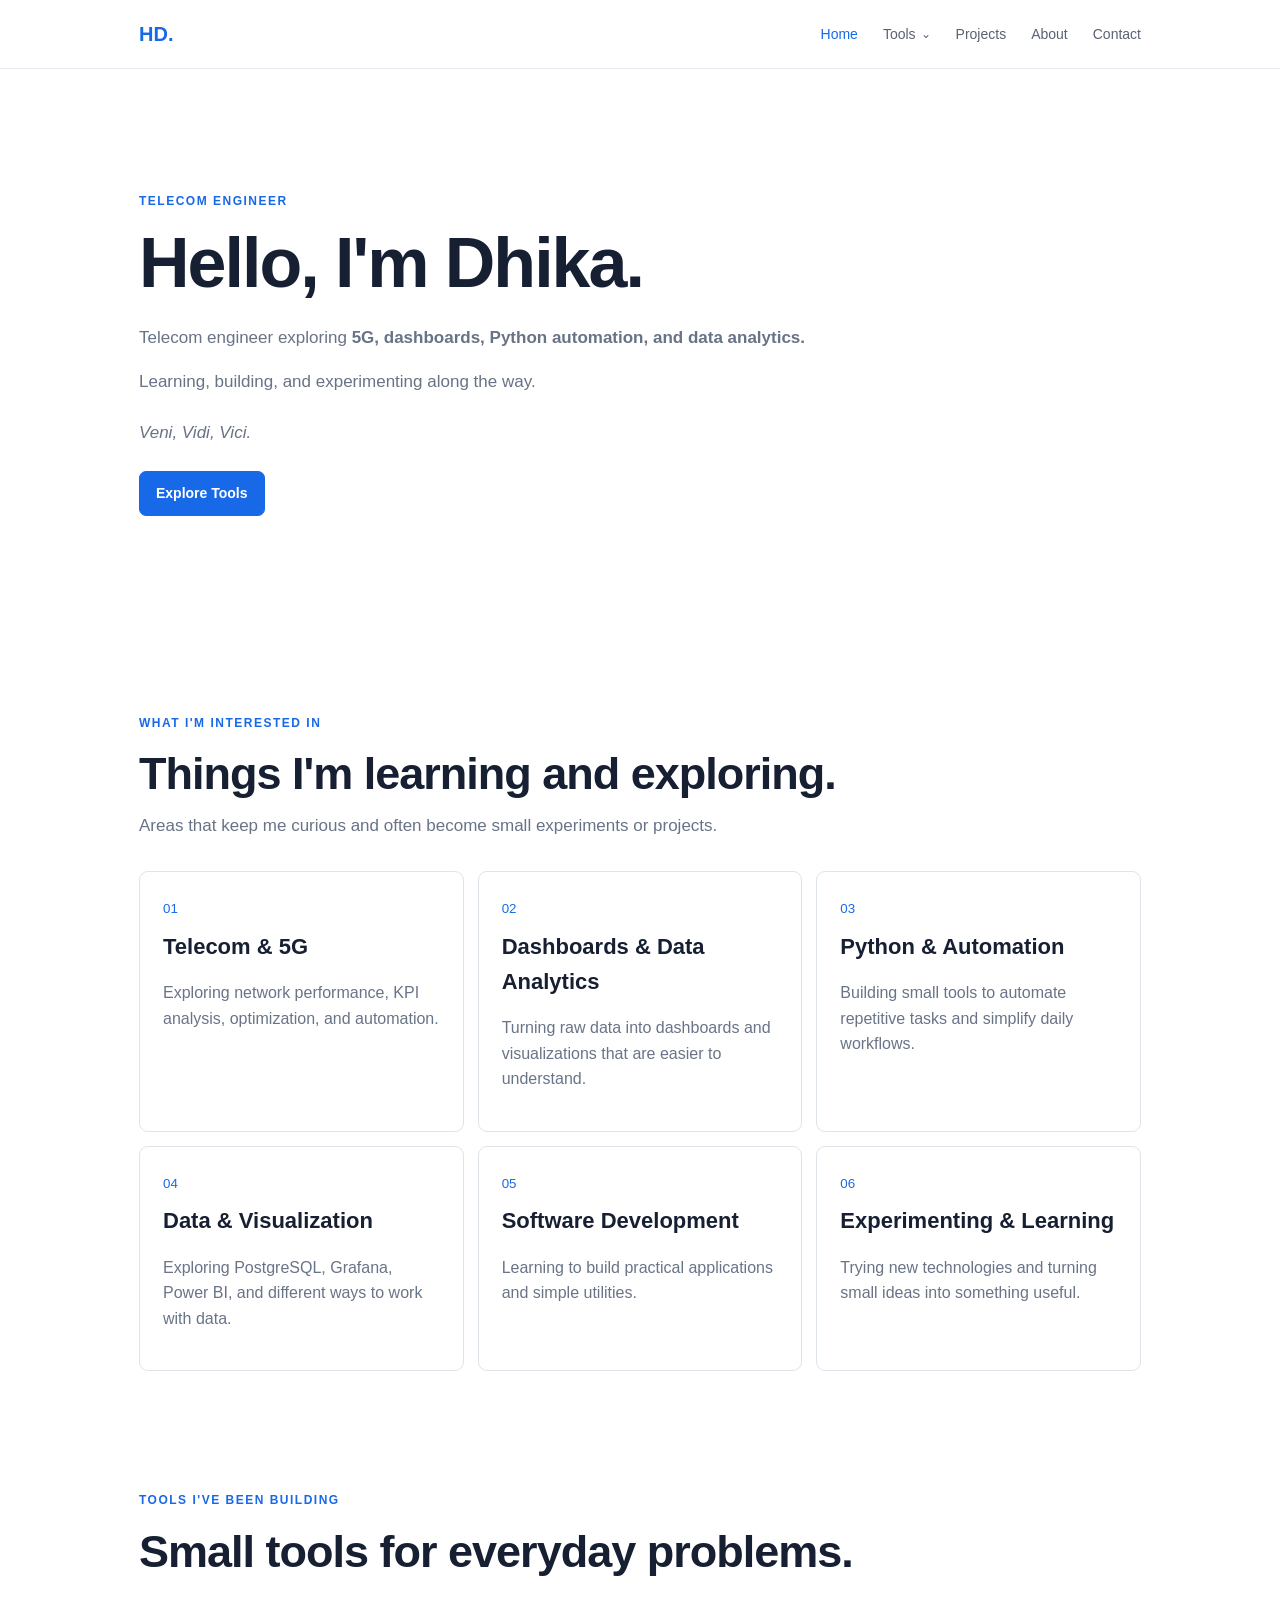
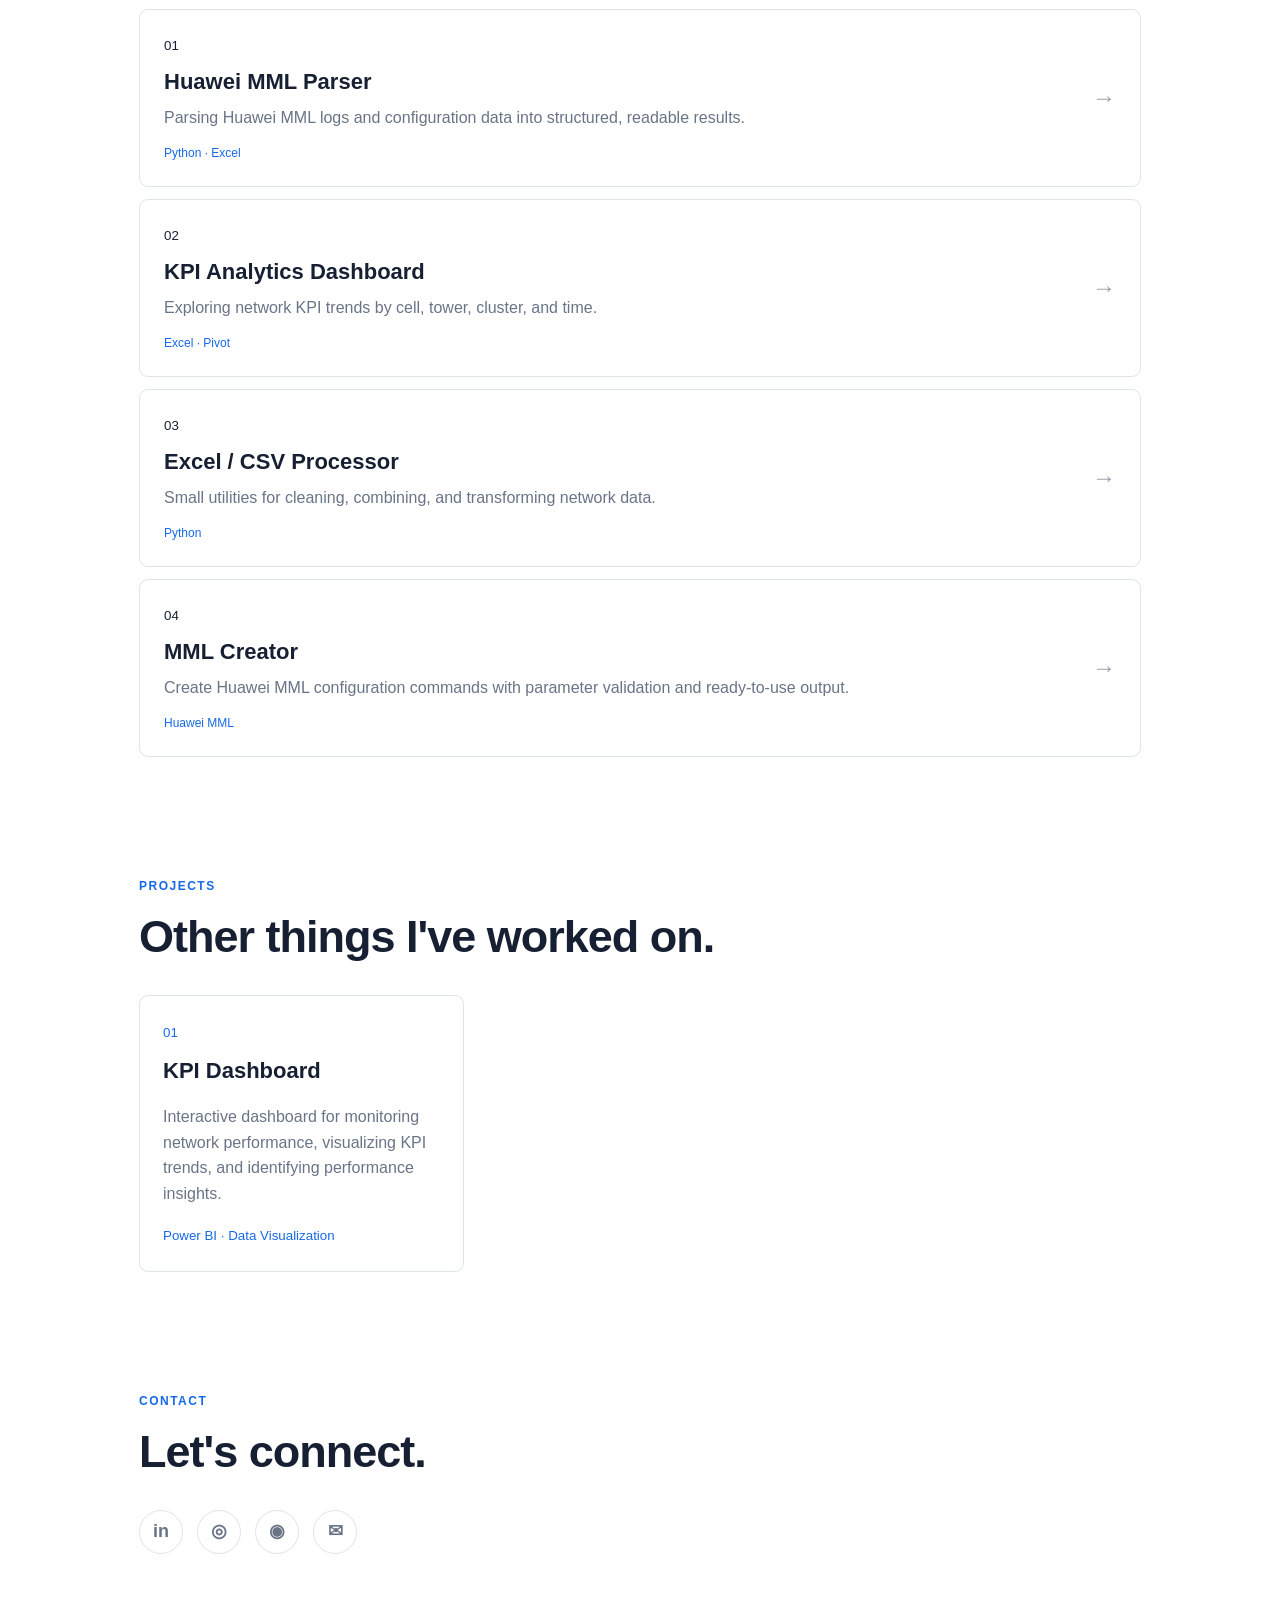
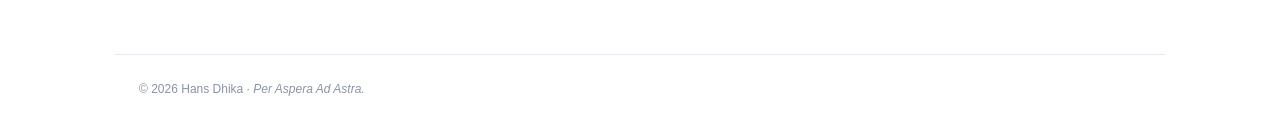
==== commit 1dc1c740: "Add files via upload" ====
--- a/index.html
+++ b/index.html
@@ -24,9 +24,7 @@
      </a>
      
 <div class="nav-tools">
-  <button class="nav-tools-toggle" type="button" aria-expanded="false" aria-haspopup="true">
-    Tools <span class="nav-chevron">⌄</span>
-  </button>
+  <button class="nav-tools-toggle" type="button" aria-expanded="false" aria-haspopup="true">Tools <span class="nav-chevron">⌄</span></button>
   <div class="nav-tools-menu" role="menu">
     <a href="/tools/" role="menuitem">All Tools</a>
     <a href="/tools/kpi-monitoring/" role="menuitem">KPI Monitoring</a>
@@ -227,7 +225,7 @@
        &rarr;
       </b>
      </a>
-     <a class="tool-card" href="./mml-creator/">
+     <a class="tool-card" href="./tools/mml-creator/">
       <div>
        <small>
         04
--- a/style.css
+++ b/style.css
@@ -453,98 +453,14 @@
 }
 
 
+
 /* Tools navigation dropdown */
-.nav-tools {
-  position: relative;
-  display: inline-flex;
-  align-items: center;
-}
-
-.nav-tools-toggle {
-  width: auto;
-  border: 0;
-  padding: 0;
-  background: transparent;
-  color: #596273;
-  font: inherit;
-  font-size: 14px;
-  font-weight: 400;
-  cursor: pointer;
-  display: inline-flex;
-  align-items: center;
-  gap: 5px;
-}
-
-.nav-tools-toggle:hover,
-.nav-tools.open .nav-tools-toggle {
-  color: #1769e8;
-  opacity: 1;
-}
-
-.nav-chevron {
-  font-size: 13px;
-  line-height: 1;
-  transform: translateY(-1px);
-}
-
-.nav-tools-menu {
-  position: absolute;
-  top: calc(100% + 14px);
-  right: -10px;
-  min-width: 215px;
-  padding: 7px;
-  background: #fff;
-  border: 1px solid #e1e5eb;
-  border-radius: 10px;
-  box-shadow: 0 12px 30px rgba(23, 32, 51, .10);
-  display: none;
-  z-index: 50;
-}
-
-.nav-tools.open .nav-tools-menu,
-.nav-tools:focus-within .nav-tools-menu {
-  display: block;
-}
-
-.nav-tools-menu a {
-  display: block !important;
-  padding: 9px 11px;
-  border-radius: 7px;
-  color: #596273 !important;
-  font-size: 13px !important;
-  white-space: nowrap;
-}
-
-.nav-tools-menu a:hover,
-.nav-tools-menu a.active {
-  background: #f4f7fb;
-  color: #1769e8 !important;
-}
-
-@media (max-width:700px) {
-  .nav-tools {
-    width: 100%;
-    display: block;
-  }
-
-  .nav-tools-toggle {
-    width: 100%;
-    justify-content: space-between;
-    padding: 2px 0;
-    text-align: left;
-  }
-
-  .nav-tools-menu {
-    position: static;
-    min-width: 0;
-    margin-top: 5px;
-    padding: 5px 0 0 12px;
-    border: 0;
-    border-radius: 0;
-    box-shadow: none;
-  }
-
-  .nav-tools-menu a {
-    padding: 8px 10px;
-  }
-}
+.nav-tools{position:relative;display:inline-flex;align-items:center}
+.nav-tools-toggle{width:auto;border:0;padding:0;background:transparent;color:#596273;font:inherit;font-size:14px;font-weight:400;cursor:pointer;display:inline-flex;align-items:center;gap:5px}
+.nav-tools-toggle:hover,.nav-tools.open .nav-tools-toggle{color:#1769e8}
+.nav-chevron{font-size:12px;line-height:1}
+.nav-tools-menu{position:absolute;top:calc(100% + 10px);right:-8px;min-width:220px;padding:7px;background:#fff;border:1px solid #e1e5eb;border-radius:10px;box-shadow:0 12px 30px rgba(23,32,51,.10);display:none;z-index:100}
+.nav-tools.open .nav-tools-menu,.nav-tools:focus-within .nav-tools-menu{display:block}
+.nav-tools-menu a{display:block!important;padding:9px 11px;border-radius:7px;color:#596273!important;font-size:13px!important;white-space:nowrap}
+.nav-tools-menu a:hover{background:#f4f7fb;color:#1769e8!important}
+@media(max-width:700px){.nav-tools{width:100%;display:block}.nav-tools-toggle{width:100%;justify-content:space-between;padding:2px 0}.nav-tools-menu{position:static;min-width:0;margin-top:5px;padding:5px 0 0 10px;border:0;box-shadow:none}.nav-tools-menu a{padding:8px 10px}}
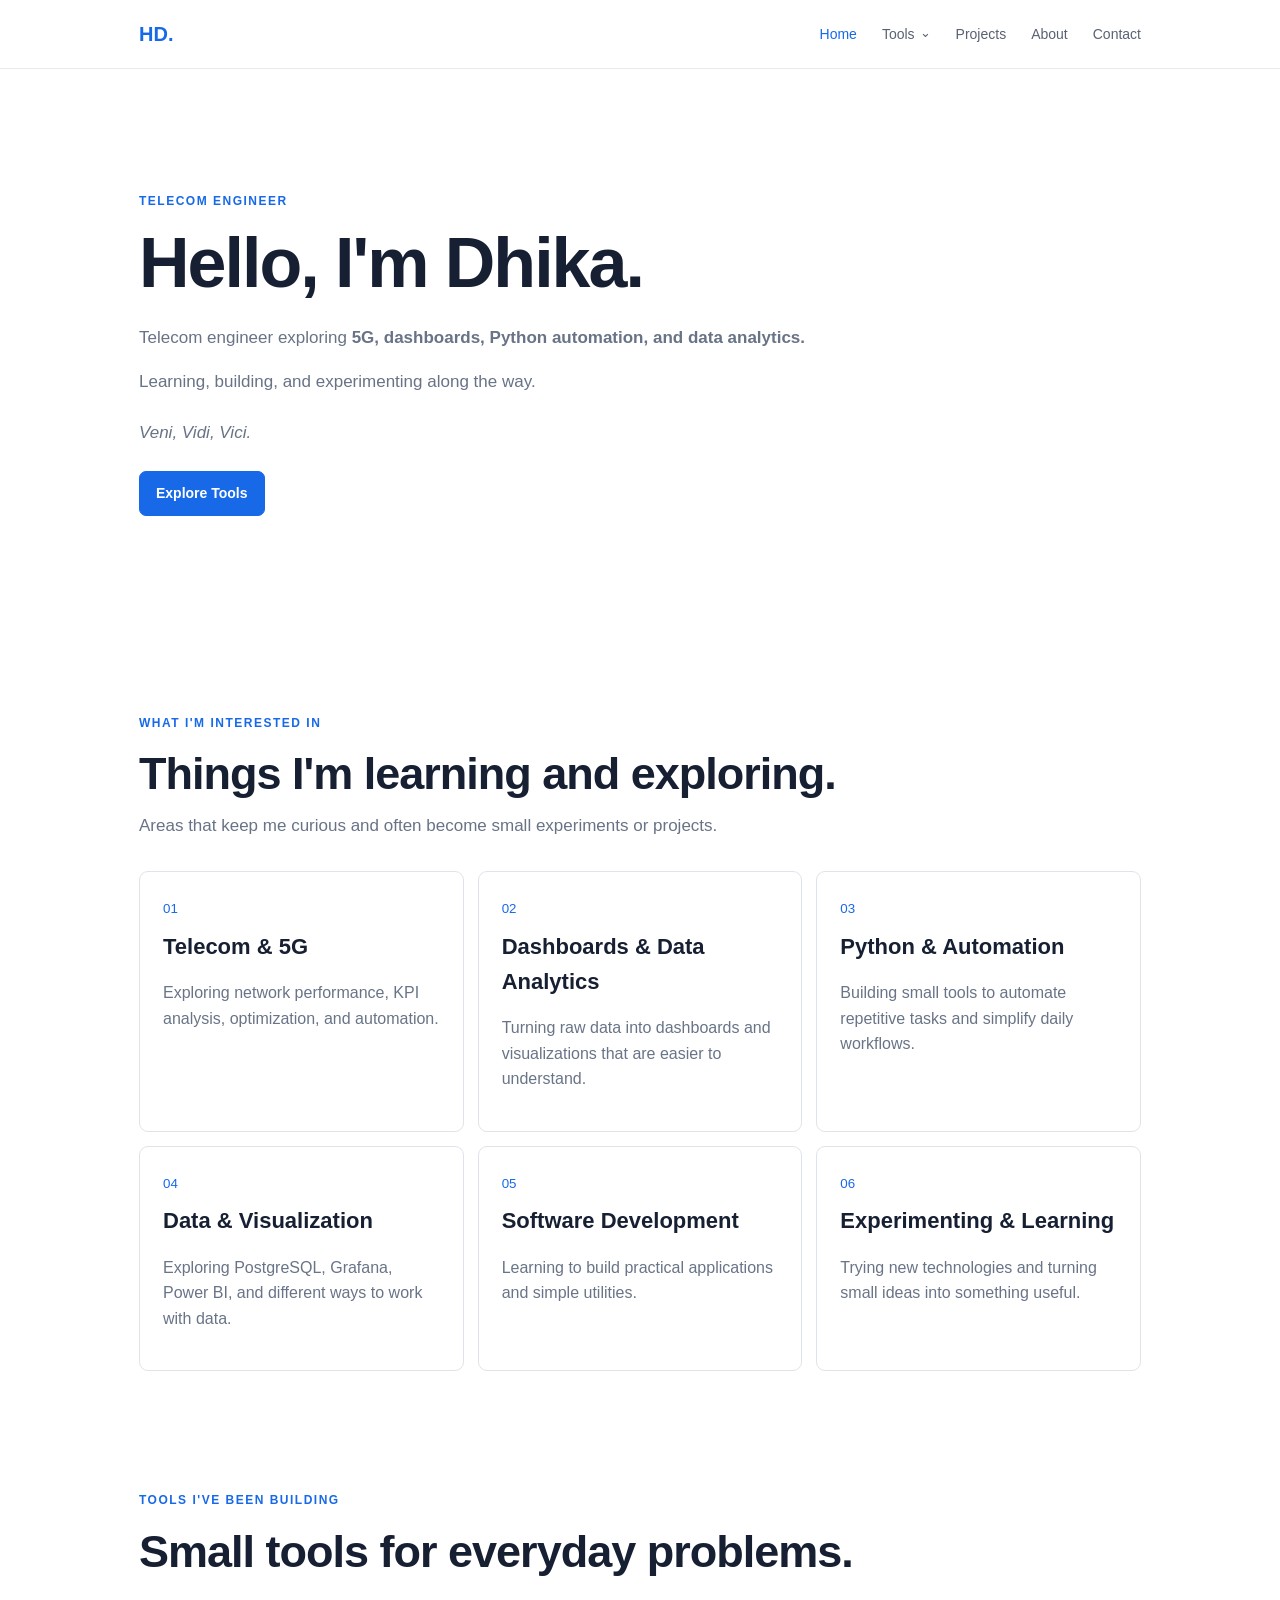
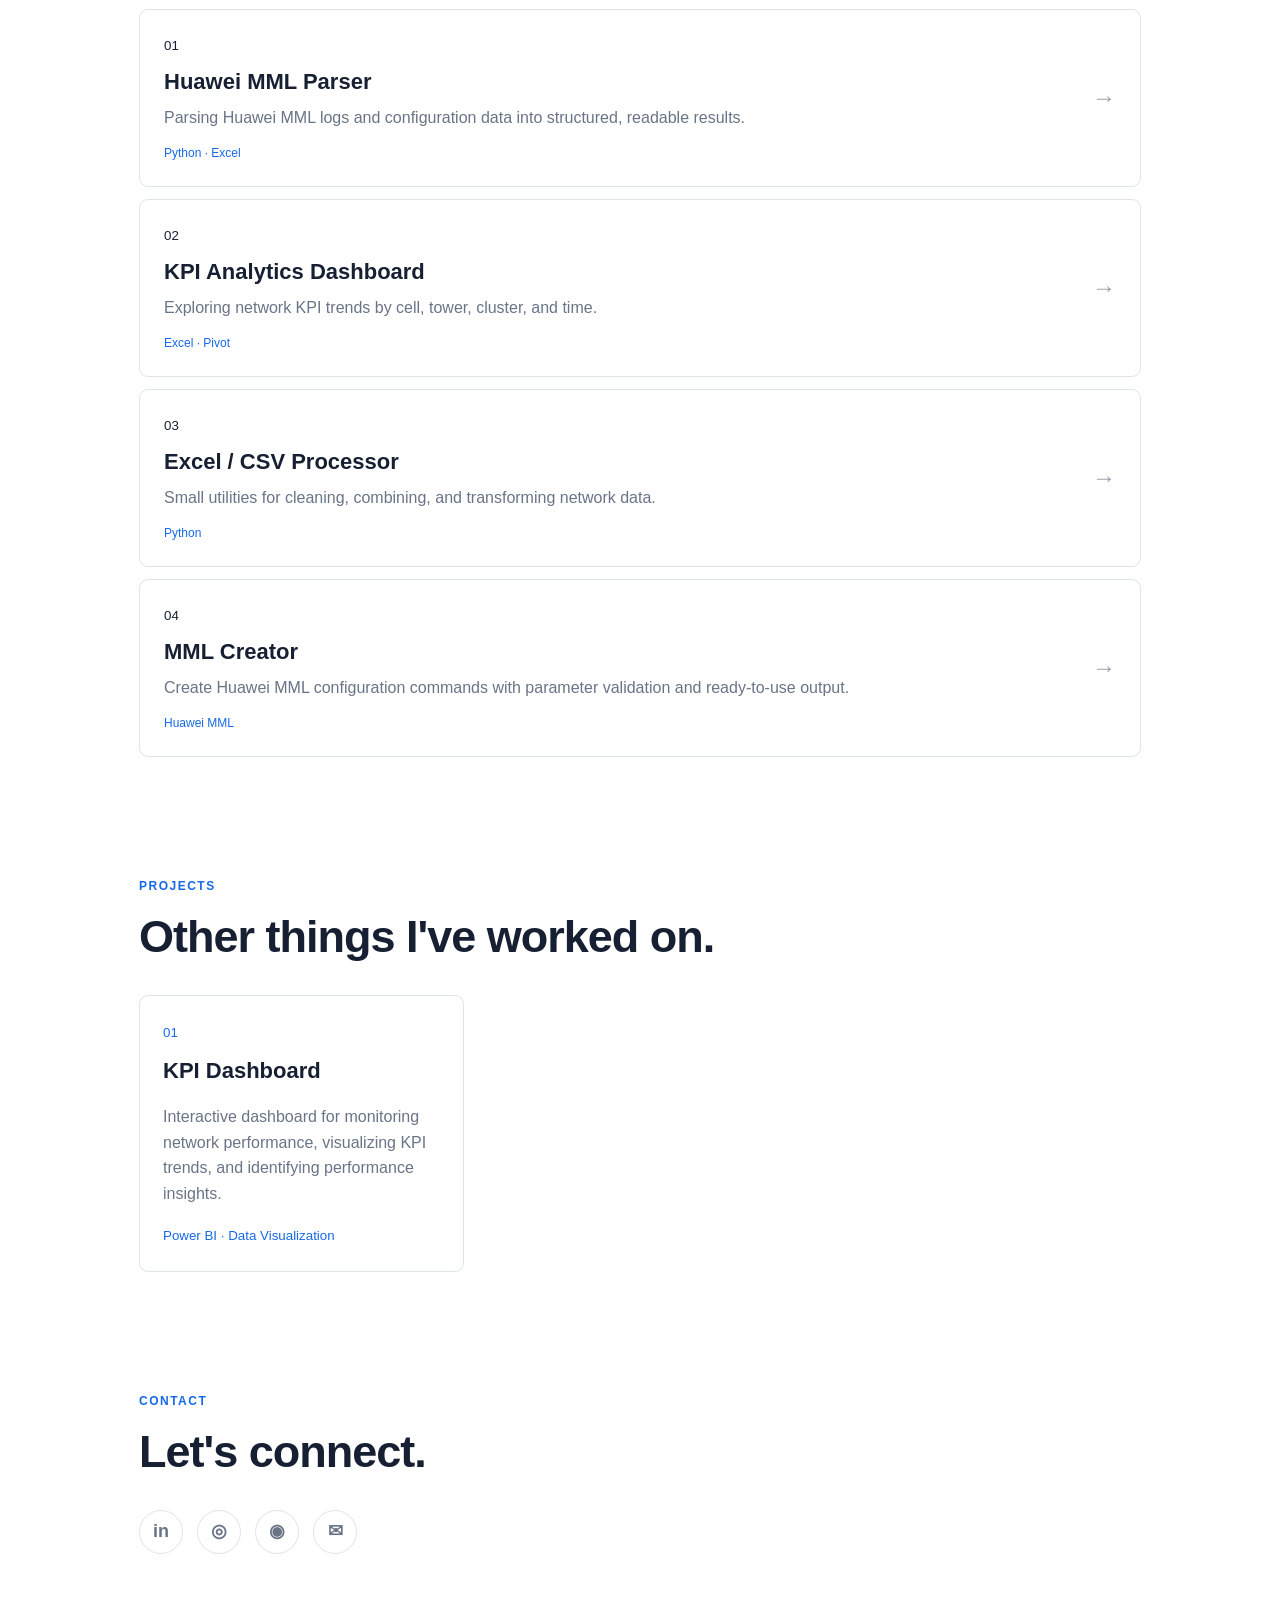
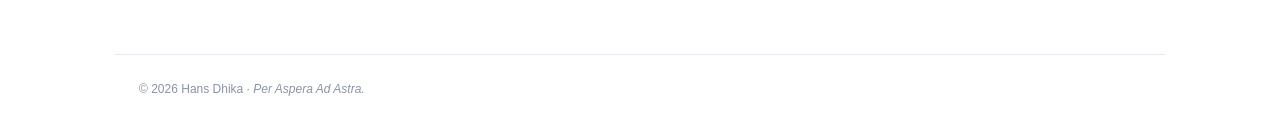
==== commit 8f4dc58d: "Add files via upload" ====
--- a/index.html
+++ b/index.html
@@ -24,7 +24,9 @@
      </a>
      
 <div class="nav-tools">
-  <button class="nav-tools-toggle" type="button" aria-expanded="false" aria-haspopup="true">Tools <span class="nav-chevron">⌄</span></button>
+  <button class="nav-tools-toggle" type="button" aria-expanded="false" aria-haspopup="true">
+    Tools <span class="nav-chevron">⌄</span>
+  </button>
   <div class="nav-tools-menu" role="menu">
     <a href="/tools/" role="menuitem">All Tools</a>
     <a href="/tools/kpi-monitoring/" role="menuitem">KPI Monitoring</a>
@@ -225,7 +227,7 @@
        &rarr;
       </b>
      </a>
-     <a class="tool-card" href="./tools/mml-creator/">
+     <a class="tool-card" href="./mml-creator/">
       <div>
        <small>
         04
--- a/style.css
+++ b/style.css
@@ -453,14 +453,98 @@
 }
 
 
-
 /* Tools navigation dropdown */
-.nav-tools{position:relative;display:inline-flex;align-items:center}
-.nav-tools-toggle{width:auto;border:0;padding:0;background:transparent;color:#596273;font:inherit;font-size:14px;font-weight:400;cursor:pointer;display:inline-flex;align-items:center;gap:5px}
-.nav-tools-toggle:hover,.nav-tools.open .nav-tools-toggle{color:#1769e8}
-.nav-chevron{font-size:12px;line-height:1}
-.nav-tools-menu{position:absolute;top:calc(100% + 10px);right:-8px;min-width:220px;padding:7px;background:#fff;border:1px solid #e1e5eb;border-radius:10px;box-shadow:0 12px 30px rgba(23,32,51,.10);display:none;z-index:100}
-.nav-tools.open .nav-tools-menu,.nav-tools:focus-within .nav-tools-menu{display:block}
-.nav-tools-menu a{display:block!important;padding:9px 11px;border-radius:7px;color:#596273!important;font-size:13px!important;white-space:nowrap}
-.nav-tools-menu a:hover{background:#f4f7fb;color:#1769e8!important}
-@media(max-width:700px){.nav-tools{width:100%;display:block}.nav-tools-toggle{width:100%;justify-content:space-between;padding:2px 0}.nav-tools-menu{position:static;min-width:0;margin-top:5px;padding:5px 0 0 10px;border:0;box-shadow:none}.nav-tools-menu a{padding:8px 10px}}
+.nav-tools {
+  position: relative;
+  display: inline-flex;
+  align-items: center;
+}
+
+.nav-tools-toggle {
+  width: auto;
+  border: 0;
+  padding: 0;
+  background: transparent;
+  color: #596273;
+  font: inherit;
+  font-size: 14px;
+  font-weight: 400;
+  cursor: pointer;
+  display: inline-flex;
+  align-items: center;
+  gap: 5px;
+}
+
+.nav-tools-toggle:hover,
+.nav-tools.open .nav-tools-toggle {
+  color: #1769e8;
+  opacity: 1;
+}
+
+.nav-chevron {
+  font-size: 13px;
+  line-height: 1;
+  transform: translateY(-1px);
+}
+
+.nav-tools-menu {
+  position: absolute;
+  top: calc(100% + 14px);
+  right: -10px;
+  min-width: 215px;
+  padding: 7px;
+  background: #fff;
+  border: 1px solid #e1e5eb;
+  border-radius: 10px;
+  box-shadow: 0 12px 30px rgba(23, 32, 51, .10);
+  display: none;
+  z-index: 50;
+}
+
+.nav-tools.open .nav-tools-menu,
+.nav-tools:focus-within .nav-tools-menu {
+  display: block;
+}
+
+.nav-tools-menu a {
+  display: block !important;
+  padding: 9px 11px;
+  border-radius: 7px;
+  color: #596273 !important;
+  font-size: 13px !important;
+  white-space: nowrap;
+}
+
+.nav-tools-menu a:hover,
+.nav-tools-menu a.active {
+  background: #f4f7fb;
+  color: #1769e8 !important;
+}
+
+@media (max-width:700px) {
+  .nav-tools {
+    width: 100%;
+    display: block;
+  }
+
+  .nav-tools-toggle {
+    width: 100%;
+    justify-content: space-between;
+    padding: 2px 0;
+    text-align: left;
+  }
+
+  .nav-tools-menu {
+    position: static;
+    min-width: 0;
+    margin-top: 5px;
+    padding: 5px 0 0 12px;
+    border: 0;
+    border-radius: 0;
+    box-shadow: none;
+  }
+
+  .nav-tools-menu a {
+    padding: 8px 10px;
+  }
+}
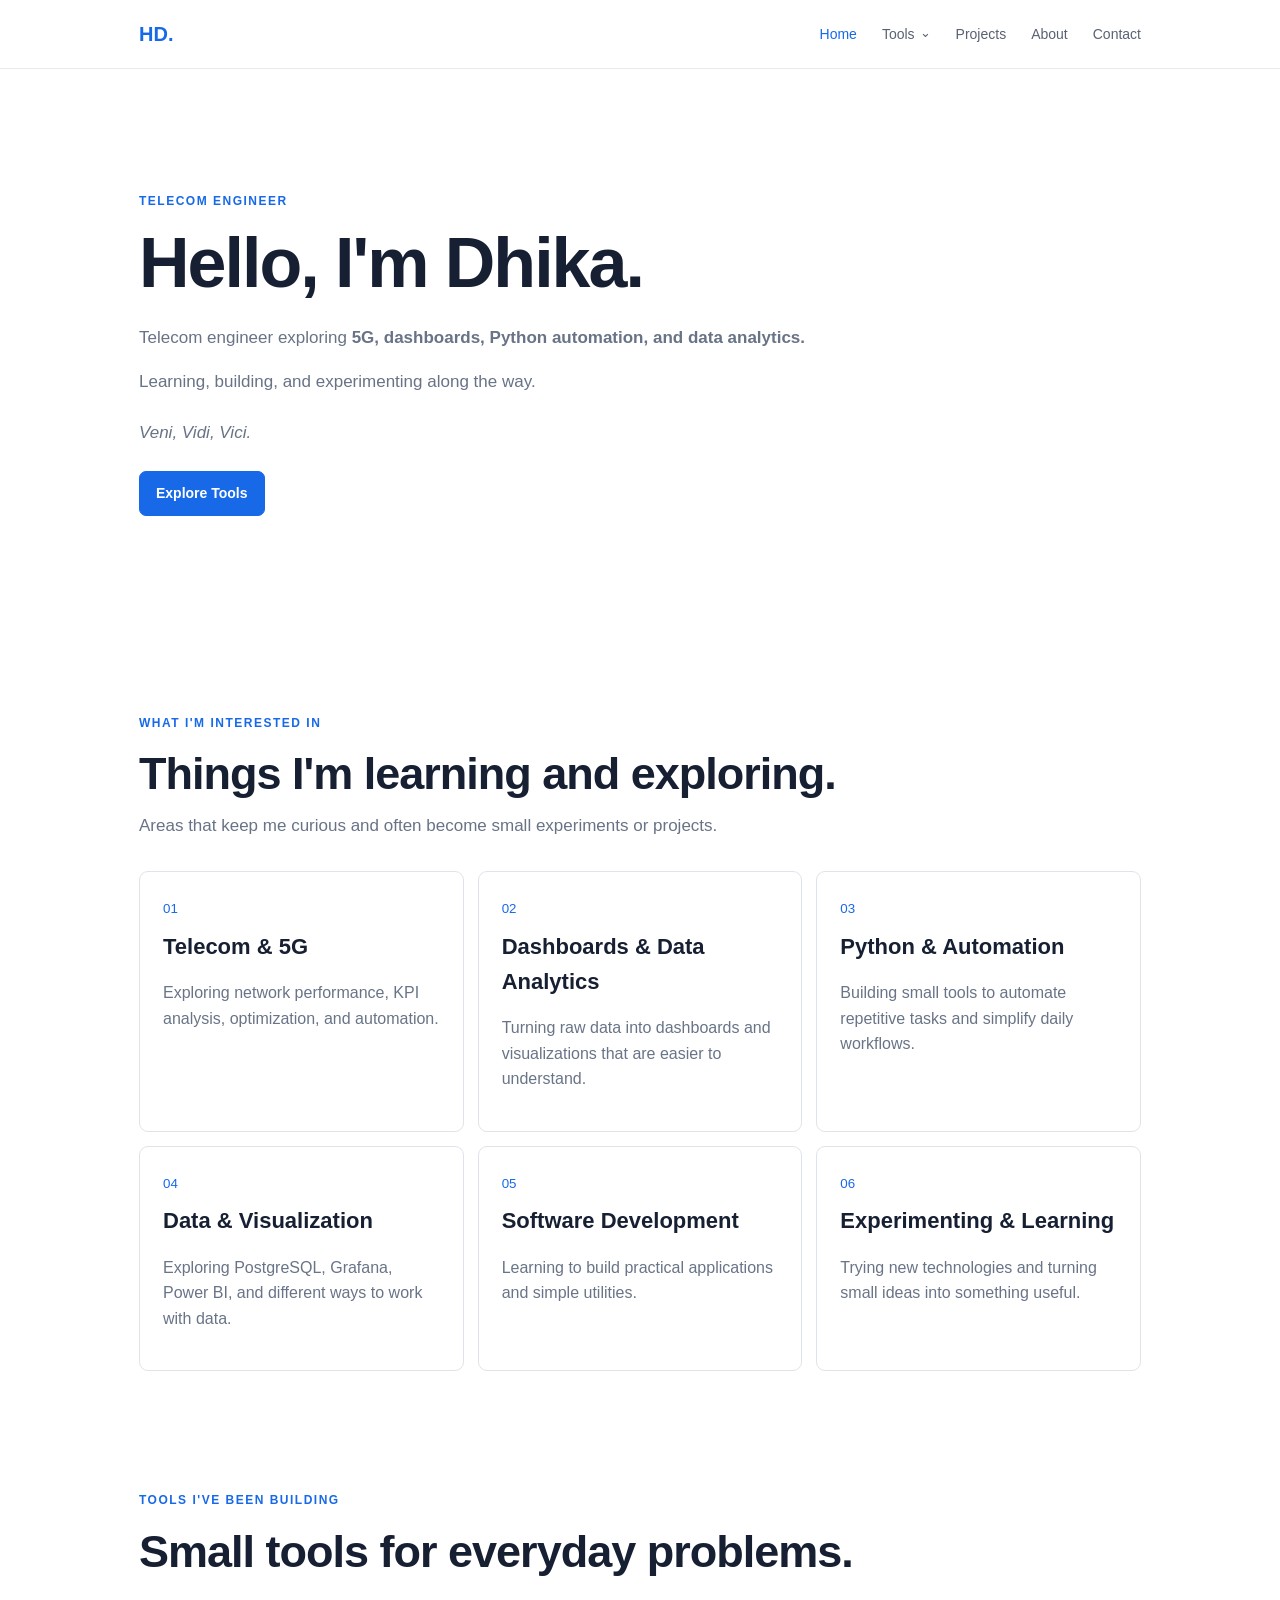
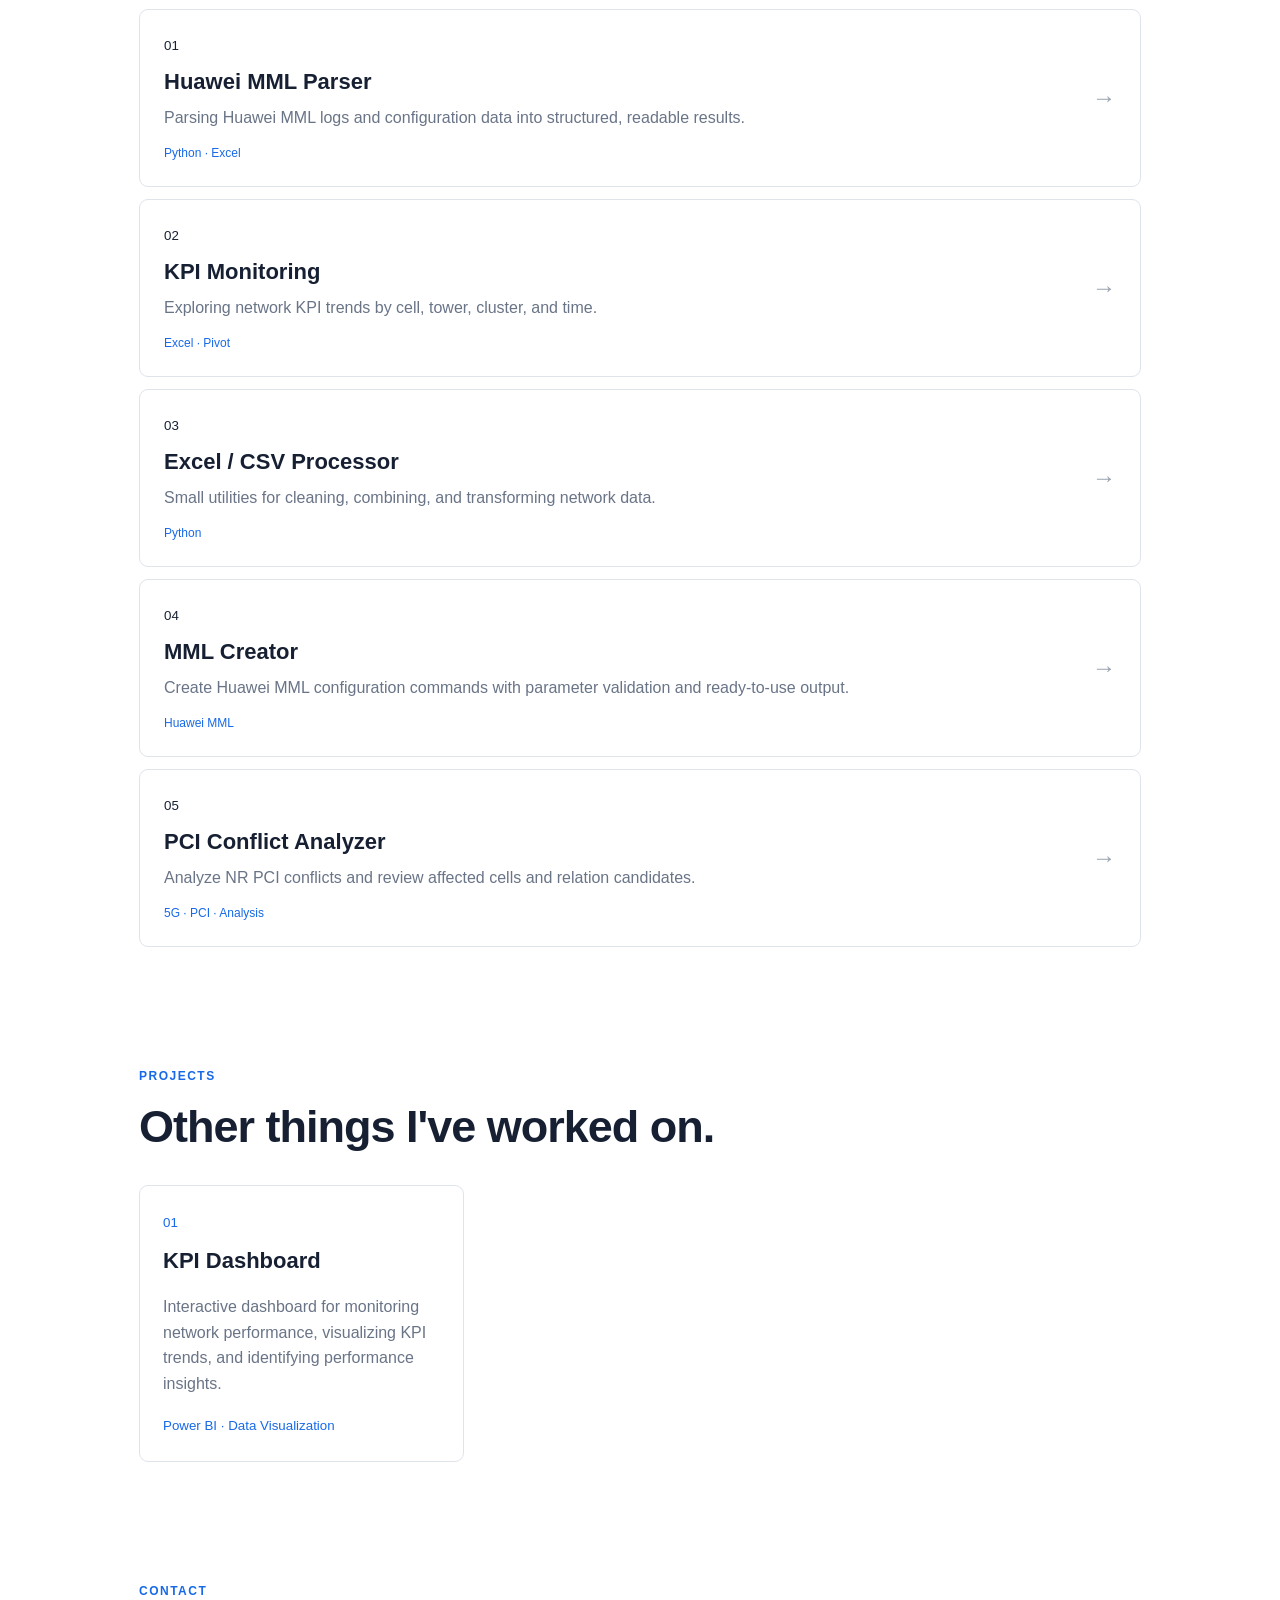
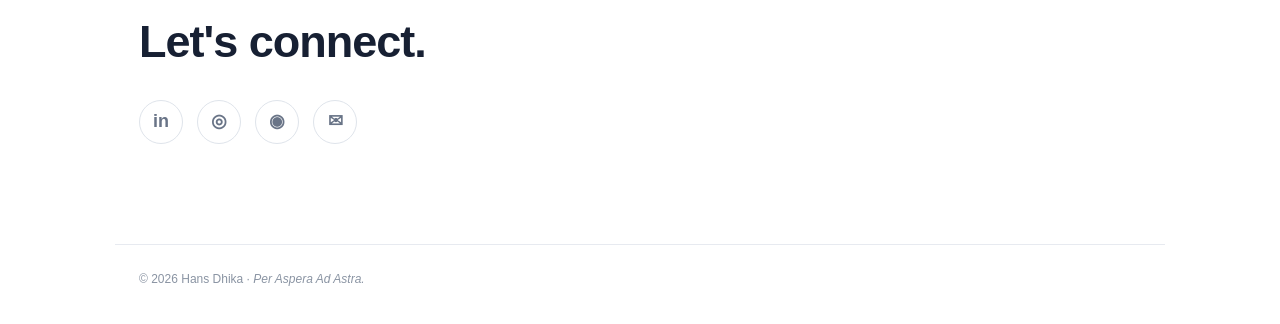
==== commit 70081544: "Add files via upload" ====
--- a/index.html
+++ b/index.html
@@ -11,46 +11,33 @@
  </head>
  <body>
   <header>
-   <div class="container nav">
-    <a class="logo" href="./">
-     HD.
-    </a>
-    <button aria-label="Open navigation" class="menu" id="menu">
-     ☰
-    </button>
+  <div class="container nav">
+    <a class="logo" href="">HD.</a>
+    <button aria-label="Open navigation" class="menu" id="menu">☰</button>
     <nav aria-label="Main navigation" id="nav">
-     <a class="active" href="./">
-      Home
-     </a>
-     
-<div class="nav-tools">
-  <button class="nav-tools-toggle" type="button" aria-expanded="false" aria-haspopup="true">
-    Tools <span class="nav-chevron">⌄</span>
-  </button>
-  <div class="nav-tools-menu" role="menu">
-    <a href="/tools/" role="menuitem">All Tools</a>
-    <a href="/tools/kpi-monitoring/" role="menuitem">KPI Monitoring</a>
-    <a href="/tools/kpi-analytics.html" role="menuitem">KPI Analytics</a>
-    <a href="/tools/5g-report-automation.html" role="menuitem">5G Report Automation</a>
-    <a href="/tools/excel-csv-processor.html" role="menuitem">Excel / CSV Processor</a>
-    <a href="/tools/mml-parser/" role="menuitem">MML Parser</a>
-    <a href="/tools/mml-creator/" role="menuitem">MML Creator</a>
-    <a href="/tools/5G-Tilting-Simulator/" role="menuitem">5G Tilting Simulator</a>
+      <a class="active" href="">Home</a>
+      <div class="nav-tools">
+      <button class="nav-tools-toggle" type="button" aria-expanded="false" aria-haspopup="true">
+        Tools <span class="nav-chevron">⌄</span>
+      </button>
+      <div class="nav-tools-menu" role="menu">
+        <a href="tools/" role="menuitem">All Tools</a>
+        <a href="tools/kpi-monitoring/" role="menuitem">KPI Monitoring</a>
+        <a href="tools/kpi-analytics.html" role="menuitem">KPI Analytics</a>
+        <a href="tools/5g-report-automation.html" role="menuitem">5G Report Automation</a>
+        <a href="tools/excel-csv-processor.html" role="menuitem">Excel / CSV Processor</a>
+        <a href="tools/mml-parser/" role="menuitem">MML Parser</a>
+        <a href="tools/mml-creator/" role="menuitem">MML Creator</a>
+        <a href="tools/pci-conflict/" role="menuitem">PCI Conflict</a>
+        <a href="tools/5G-Tilting-Simulator/" role="menuitem">5G Tilting Simulator</a>
+      </div>
+    </div>
+      <a class="" href="projects/">Projects</a>
+      <a class="" href="about/">About</a>
+      <a class="" href="contact/">Contact</a>
+    </nav>
   </div>
-</div>
-
-     <a class="" href="projects/">
-      Projects
-     </a>
-     <a class="" href="about/">
-      About
-     </a>
-     <a class="" href="contact/">
-      Contact
-     </a>
-    </nav>
-   </div>
-  </header>
+</header>
   <main>
    <section class="hero container">
     <div>
@@ -170,7 +157,7 @@
      </h2>
     </div>
     <div class="tool-list">
-     <a class="tool-card" href="./tools/5g-report-automation.html">
+     <a class="tool-card" href="./tools/mml-parser/">
       <div>
        <small>
         01
@@ -189,13 +176,13 @@
        &rarr;
       </b>
      </a>
-     <a class="tool-card" href="./tools/kpi-monitoring">
+     <a class="tool-card" href="./tools/kpi-monitoring/">
       <div>
        <small>
         02
        </small>
        <h3>
-        KPI Analytics Dashboard
+        KPI Monitoring
        </h3>
        <p>
         Exploring network KPI trends by cell, tower, cluster, and time.
@@ -227,7 +214,7 @@
        &rarr;
       </b>
      </a>
-     <a class="tool-card" href="./mml-creator/">
+     <a class="tool-card" href="./tools/mml-creator/">
       <div>
        <small>
         04
@@ -245,6 +232,15 @@
       <b>
        &rarr;
       </b>
+     </a>
+     <a class="tool-card" href="./tools/pci-conflict/">
+      <div>
+       <small>05</small>
+       <h3>PCI Conflict Analyzer</h3>
+       <p>Analyze NR PCI conflicts and review affected cells and relation candidates.</p>
+       <span>5G &middot; PCI &middot; Analysis</span>
+      </div>
+      <b>&rarr;</b>
      </a>
     </div>
    </section>
--- a/style.css
+++ b/style.css
@@ -548,3 +548,11 @@
     padding: 8px 10px;
   }
 }
+
+/* Shared navigation polish */
+.nav-tools-menu{max-height:min(70vh,520px);overflow-y:auto}
+.nav-tools-menu a{display:block}
+@media(max-width:700px){
+  .nav-tools-menu{position:static;margin-top:6px;box-shadow:none;max-height:50vh}
+  .nav-tools.open .nav-tools-menu{display:block}
+}
